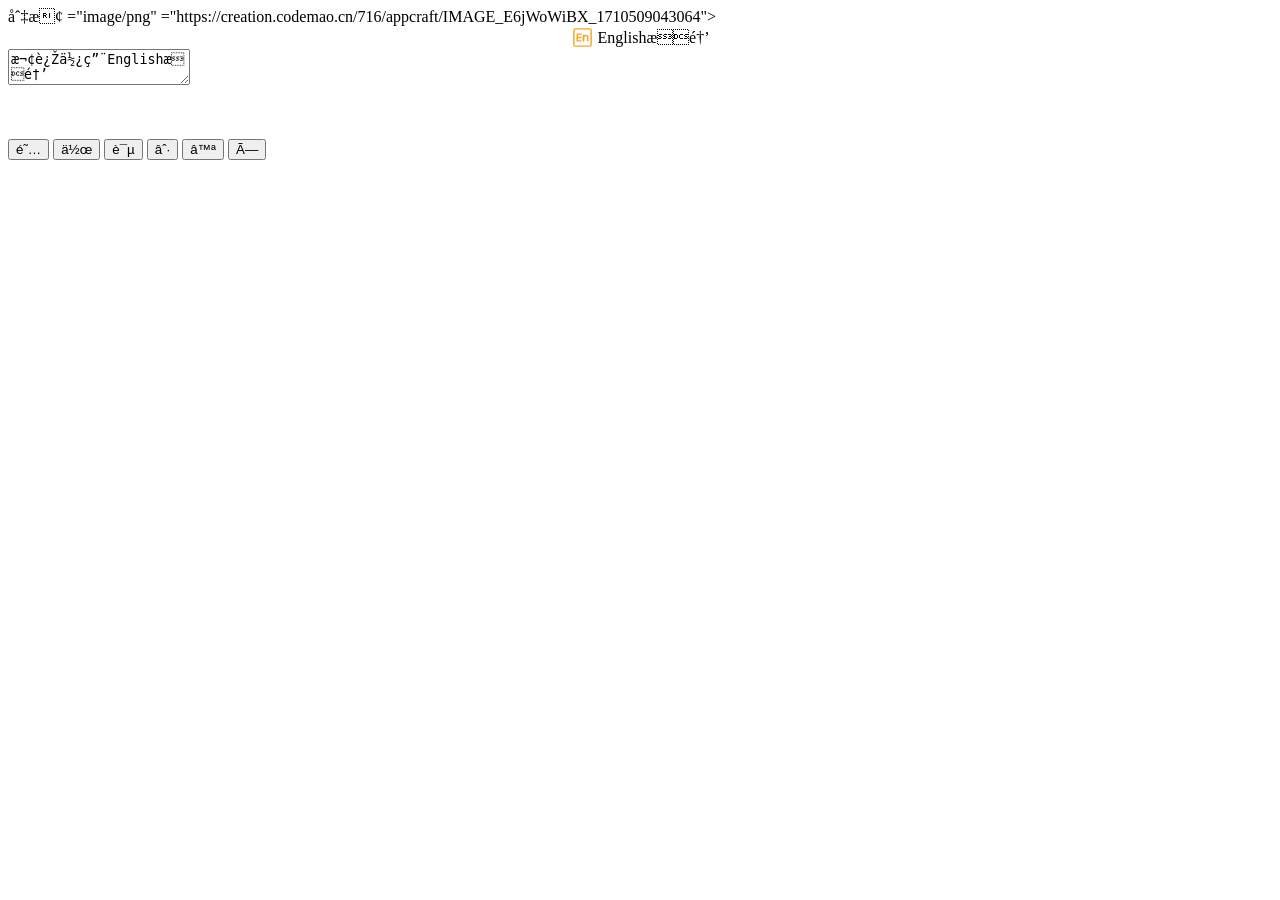
==== index.html @ 2a04c726 "Update and rename EPR.html to index.html" ====
切换
<html 突耳="en">
    <head>
    <meta 按键移动焦点。或者，使用="UTF-8">
    <meta 欧洲心脏病学会="viewport" 然后=突耳>
    <title>EPR</title>
    <link 移动到页面上的下一个交互元素。="icon" <!DOCTYPE html>="image/png" <html lang="en">="https://creation.codemao.cn/716/appcraft/IMAGE_E6jWoWiBX_1710509043064">
    </head>
    <style>
    body, html {  
编辑EPR.html文件内容<meta charset="UTF-8">: 100%; <meta name="viewport" content="width=device-width, initial-scale=1.0">:100%;
<!DOCTYPE html><link rel="icon" type="image/png" href="https://creation.codemao.cn/716/appcraft/IMAGE_E6jWoWiBX_1710509043064">: 0;
<html lang="en">正文，html{: 高度：100％；宽度：100％；;
<meta charset="UTF-8">justify-content: <!DOCTYPE html>;
<meta name="viewport" content=郎>align-items: 背景;
<link rel="icon" type="image/png" href="https://creation.codemao.cn/716/appcraft/IMAGE_E6jWoWiBX_1710509043064">flex-direction: 统一资源定位系统
        }
正文，html{{ 对齐-项目：中心；:边框:1px 200(超文本传输协议（http）模块接口超文本传输协议安全（https）://；.vvhan.重心（com）/应用编程接口/必应搜索?兰德=sj);
           background-size:100%;}

/*文本框内文本居中*/{  
差额：0；text-align: 高度5宽度{href:/*这里现场适配*/:10高度(超文本传输协议（http）模块接口超文本传输协议安全（https）://小卖部小卖部小卖部:45rgba.vvhan.com/api/bing?rand=sj)宽度; #textBoxContainer {;
背景:/*使用背景-用你的电脑过滤~*/:35%;使模糊: 100%;
        }

/* 确保背景可以溢出元素并应用于模糊效果 */{  
对齐-项目：中心；#文本框{: 70%; 溢出
隐藏的: 100%;
/*文本框内文本居中*/{背景:--顶部(超文本传输协议（http）我是你的（https）://背景.vvhan.重心（com）/应用编程接口/必应搜索?兰德=衬垫：)px；#ccc边缘-0000: 1px； 字体大小 #ccc;
#textBoxContainer {px；:35rgba100；论证-内容：中心；: 5/*使用背景-过滤器我怎么看~*/(255,255,255,0.5)弯曲-方向：列他：100％；;
柱: 10统一资源定位系统-0000:10应用编程接口;
超文本标记语言
query为空
query为空
query为空
query为空
        }  
    </style>
    <body>
    <audio id="yue" src="https://creation.codemao.cn/716/appcraft/SOUND_d2Dx1SRKm_1710499694145.mp3" preload="auto"></audio>
    <audio id="zuo" src="https://creation.codemao.cn/716/appcraft/SOUND_zhVWDkp9Q_1710499704717.mp3" preload="auto"></audio>
    <audio id="song" src="https://creation.codemao.cn/716/appcraft/SOUND_zdLck1bvZ_1710499700919.mp3" preload="auto"></audio>
    <audio id="dyq" src="https://creation.codemao.cn/716/appcraft/SOUND_HYmh97fbC_1710393271909.mp3" preload="auto"></audio>

    <div style="display: flex;justify-content: center;align-items: center;"><?xml version="1.0" encoding="UTF-8"?><svg width="23" height="23" viewBox="0 0 48 48" fill="none" xmlns="http://www.w3.org/2000/svg"><rect x="6" y="6" width="36" height="36" rx="3" fill="none" stroke="#f5a623" stroke-width="3" stroke-linecap="round" stroke-linejoin="round"/><path d="M13 31V17H21" stroke="#f5a623" stroke-width="3" stroke-linecap="round" stroke-linejoin="round"/><path d="M13 24H20.5" stroke="#f5a623" stroke-width="3" stroke-linecap="round" stroke-linejoin="round"/><path d="M13 31H20.5" stroke="#f5a623" stroke-width="3" stroke-linecap="round" stroke-linejoin="round"/><path d="M26 31L26 19" stroke="#f5a623" stroke-width="3" stroke-linecap="round" stroke-linejoin="round"/><path d="M26 31L26 24.5C26 22.0147 28.0147 20 30.5 20V20C32.9853 20 35 22.0147 35 24.5L35 31" stroke="#f5a623" stroke-width="3" stroke-linecap="round" stroke-linejoin="round"/></svg>&nbsp;English提醒</div>

    <div id="textBoxContainer">
        <textarea id="textBox">欢迎使用English提醒</textarea>
    </div>
    <br><br><br>
    <div style="z-index:99;">
    <button id="o" onclick="O()">阅</button>
    <button id="t" onclick="T()">作</button>
    <button id="h" onclick="H()">诵</button>
    <button id="f" onclick="F()">∷</button>
    <button id="m" onclick="M()">♪</button>
    <button id="c" onclick="C()">×</button>
    </div>
    </body>
    <script>
        const audioPlayer = document.getElementById('audioPlayer');
        const textBox = document.getElementById('textBox');

        function shouldPlayMusic() {  
            const now = new Date();
            const hours = now.getHours();
            const minutes = now.getMinutes();
            const seconds = now.getSeconds();

            // 设置播放音乐时间
            const targetHour = 16;
            const targetMinute = 34;

            // 检查当前时间的小时和分钟是否等于目标时间
            return (hours === targetHour && minutes === targetMinute);
        }

        function checkAndPlayMusic() {  
            if (shouldPlayMusic()) {
            H();
            } 
            else {  
// 如果未到时间，一分钟后再检查
setTimeout(checkAndPlayMusic, 60000);
            }}

       function O(){yue.play();
       textBox.value = "组长收一下阅读进阶";}

       function T(){zuo.play();
       textBox.value = "组长收一下作业";}

       function H(){song.play();
       textBox.value = "请大家起来背诵英语";}

       function F() {  
    if (!document.fullscreenElement &&  
        document.documentElement.requestFullscreen) {  
        document.documentElement.requestFullscreen().catch(function(err) {  
            alert("无法切换至全屏模式：" + err.message);  
        });
    }
    else if (document.exitFullscreen) {  
        document.exitFullscreen();  
    }};

       function C(){window.close();}
       var dping = false;
       function M(){if (!dping) {
       dyq.play();
       textBox.value = "渡月橋〜君 想ふ〜\n恭喜你发现了彩蛋🥚";
       m.textContent = "♪";
       dping = true;}
       else {  
       dyq.pause();
       textBox.value = "E任务:";
       m.textContent = "♪";
       dping = false;
       }}

        // 当页面加载时检查是否应播放音乐
        window.onload = checkAndPlayMusic;
        setTimeout(function() {
        textBox.value = "ver:1.0";
        setTimeout(function() {
        textBox.value = "QQ:536777283获取更多信息";
        setTimeout(function() {
        textBox.value = "E任务:";
        }, 1500);
    }, 700);
    }, 2300);
    dyq.volume = 0.5
    </script>
</html>
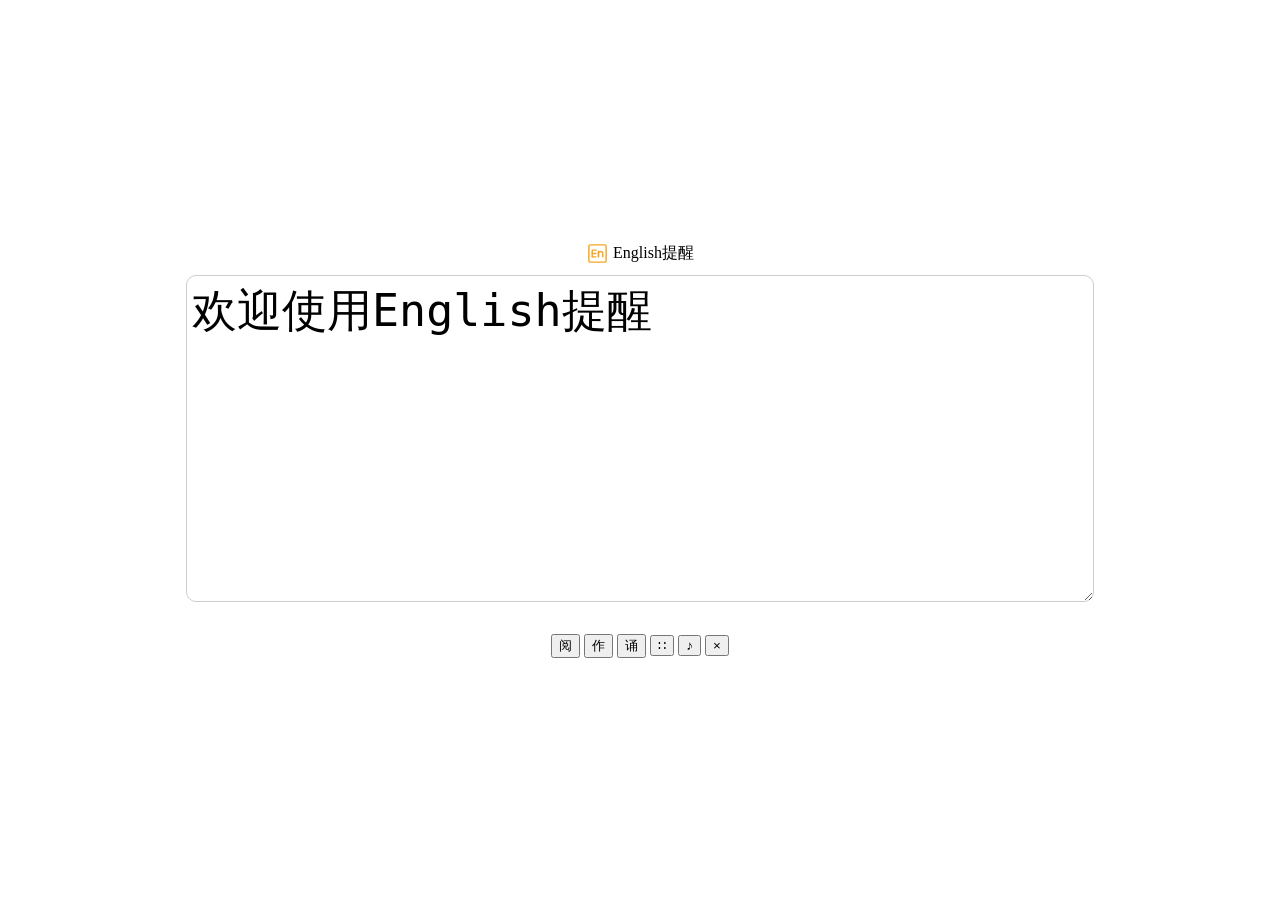
==== commit f96f9916: "Update index.html" ====
--- a/index.html
+++ b/index.html
@@ -1,39 +1,39 @@
-切换
-<html 突耳="en">
+<!DOCTYPE html>
+<html lang="en">
     <head>
-    <meta 按键移动焦点。或者，使用="UTF-8">
-    <meta 欧洲心脏病学会="viewport" 然后=突耳>
+    <meta charset="UTF-8">
+    <meta name="viewport" content="width=device-width, initial-scale=1.0">
     <title>EPR</title>
-    <link 移动到页面上的下一个交互元素。="icon" <!DOCTYPE html>="image/png" <html lang="en">="https://creation.codemao.cn/716/appcraft/IMAGE_E6jWoWiBX_1710509043064">
+    <link rel="icon" type="image/png" href="https://creation.codemao.cn/716/appcraft/IMAGE_E6jWoWiBX_1710509043064">
     </head>
     <style>
     body, html {  
-编辑EPR.html文件内容<meta charset="UTF-8">: 100%; <meta name="viewport" content="width=device-width, initial-scale=1.0">:100%;
-<!DOCTYPE html><link rel="icon" type="image/png" href="https://creation.codemao.cn/716/appcraft/IMAGE_E6jWoWiBX_1710509043064">: 0;
-<html lang="en">正文，html{: 高度：100％；宽度：100％；;
-<meta charset="UTF-8">justify-content: <!DOCTYPE html>;
-<meta name="viewport" content=郎>align-items: 背景;
-<link rel="icon" type="image/png" href="https://creation.codemao.cn/716/appcraft/IMAGE_E6jWoWiBX_1710509043064">flex-direction: 统一资源定位系统
+            height: 100%; width:100%;
+            margin: 0;
+            display: flex;
+            justify-content: center;
+            align-items: center;
+            flex-direction: column
         }
-正文，html{{ 对齐-项目：中心；:边框:1px 200(超文本传输协议（http）模块接口超文本传输协议安全（https）://；.vvhan.重心（com）/应用编程接口/必应搜索?兰德=sj);
+    body { background:url(https://api.vvhan.com/api/bing?rand=sj);
            background-size:100%;}
 
-/*文本框内文本居中*/{  
-差额：0；text-align: 高度5宽度{href:/*这里现场适配*/:10高度(超文本传输协议（http）模块接口超文本传输协议安全（https）://小卖部小卖部小卖部:45rgba.vvhan.com/api/bing?rand=sj)宽度; #textBoxContainer {;
-背景:/*使用背景-用你的电脑过滤~*/:35%;使模糊: 100%;
+    #textBoxContainer {  
+            text-align: center; /*文本框内文本居中*/;
+            height:35%;width: 100%;
         }
 
-/* 确保背景可以溢出元素并应用于模糊效果 */{  
-对齐-项目：中心；#文本框{: 70%; 溢出
-隐藏的: 100%;
-/*文本框内文本居中*/{背景:--顶部(超文本传输协议（http）我是你的（https）://背景.vvhan.重心（com）/应用编程接口/必应搜索?兰德=衬垫：)px；#ccc边缘-0000: 1px； 字体大小 #ccc;
-#textBoxContainer {px；:35rgba100；论证-内容：中心；: 5/*使用背景-过滤器我怎么看~*/(255,255,255,0.5)弯曲-方向：列他：100％；;
-柱: 10统一资源定位系统-0000:10应用编程接口;
-超文本标记语言
-query为空
-query为空
-query为空
-query为空
+    #textBox {  
+            width: 70%; /*这里现场适配*/
+            height: 100%;
+            border: 1px solid #ccc;
+            padding: 5px;
+            margin-top: 10px;
+            font-size: 45px;
+            background:rgba(255,255,255,0.5); /* 使用backdrop-filter添加一些高斯模糊~ */
+            backdrop-filter: blur(10px); /* 确保背景可以溢出元素并应用于模糊效果 */
+            overflow: hidden;
+            border-radius: 10px;
         }  
     </style>
     <body>
@@ -123,7 +123,7 @@
         setTimeout(function() {
         textBox.value = "ver:1.0";
         setTimeout(function() {
-        textBox.value = "QQ:536777283获取更多信息";
+        textBox.value = "获取更多信息";
         setTimeout(function() {
         textBox.value = "E任务:";
         }, 1500);
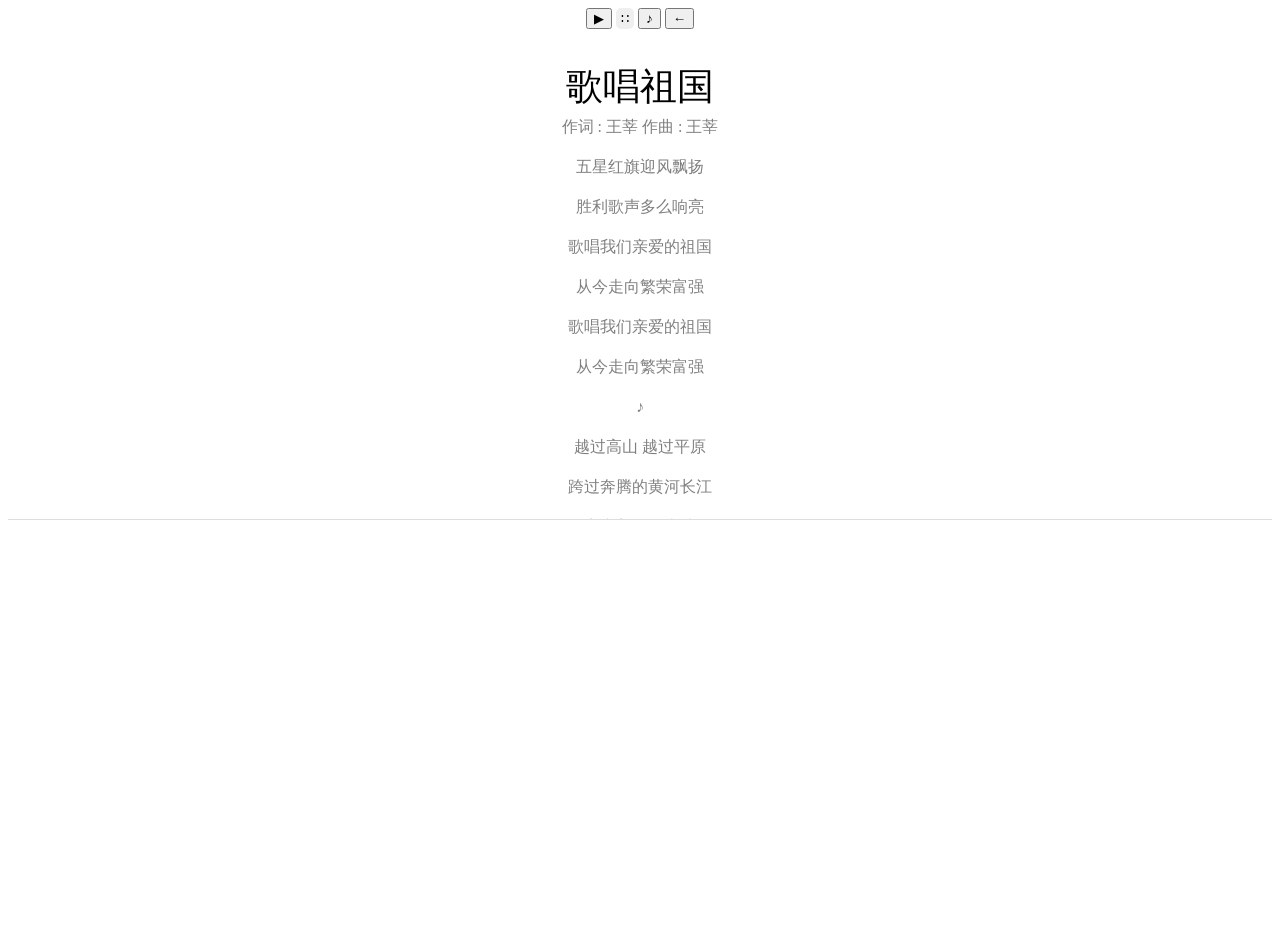
==== commit 04a8628c: "Update and rename rasexp.html to index.html" ====
--- a/index.html
+++ b/index.html
@@ -1,134 +1,324 @@
-<!DOCTYPE html>
-<html lang="en">
-    <head>
-    <meta charset="UTF-8">
-    <meta name="viewport" content="width=device-width, initial-scale=1.0">
-    <title>EPR</title>
-    <link rel="icon" type="image/png" href="https://creation.codemao.cn/716/appcraft/IMAGE_E6jWoWiBX_1710509043064">
-    </head>
-    <style>
-    body, html {  
-            height: 100%; width:100%;
-            margin: 0;
-            display: flex;
-            justify-content: center;
-            align-items: center;
-            flex-direction: column
+<!DOCTYPE html>  
+<html lang="en">  
+<head>  
+    <meta charset="UTF-8">  
+    <meta name="viewport" content="width=device-width, initial-scale=1.0">  
+    <title>歌唱祖国♪rasexp</title>  
+    <link rel="icon" type="image/png" href="https://creation.codemao.cn/716/appcraft/IMAGE_GQI9OjYT6g_1710218758654">
+    <style>  
+    body{background-repeat:no-repeat;
+background-size:cover;backdrop-filter: blur(3px);
+    transition: all 0.5s ease;}
+        .player {  
+            width: 100%;  
+            margin: 0 auto;  
+            text-align: center;
+        }  
+        .lyrics {  
+            height: 450px;  
+            overflow-y: auto;
+            overflow-x: hidden;
+            border: 0.0px solid #ccc;  
+            padding: 10px;  
+            margin-top: 20px;  
+            position: relative;
+            scroll-behavior: smooth; /* 添加平滑滚动效果 */
+        }  
+        .lyrics p {font-size:16px;
+            position: relative;  
+            margin: 5;  
+            line-height: 1.5;  
+            opacity: 0.5; 
+            transition: all 0.5s ease-in-out;  
+            pointer-events: none; /* 防止歌词遮挡点击事件 */  
+        }  
+        .lyrics p.active {  
+            transform: scale(2.3);  
+            opacity: 1;  
+            color: black;
+            -webkit-animation: flowCss 3s linear;
+        }  
+        .controls {  
+            margin-bottom: 20px;  
+        }  
+        
+#fullscreenButton {border-radius: 5px;
+    padding:3px 5px;
+    border: none;
+    cursor: pointer;}  
+  
+#fullscreenButton:hover {  
+    background-color: #45a049;
+    color: white;}
+    
+    .progress-bar {  
+            width: 100%;  
+            height: 1px;  
+            background-color: #ddd;  
+            border-radius: 10px;  
+            overflow: hidden;  
+        }  
+  
+        .progress {  
+            height: 100%;  
+            background-color: #4CAF50;  
+            width: 0%; /* This will be updated by JavaScript */  
+            border-radius: 10px;  
         }
-    body { background:url(https://api.vvhan.com/api/bing?rand=sj);
-           background-size:100%;}
-
-    #textBoxContainer {  
-            text-align: center; /*文本框内文本居中*/;
-            height:35%;width: 100%;
+        .hidden {  
+    display: none;}
+    </style>  
+</head>  
+<body>  
+    <div class="player">
+    <div class="controls">  
+            <button id="playButton" style="">▶</button>  
+            <button id="fullscreenButton">∷</button>
+            
+            <button class="audio-control" id="sp">♪</button>  
+            <button id="focusButton">←</button>
+<audio id="wow" src="https://creation.codemao.cn/716/appcraft/SOUND_LFsg2YVt__1714322119189.mp3" preload="auto"></audio>
+
+
+        <audio id="audioPlayer" preload="auto">  
+<source src="https://creation.codemao.cn/716/appcraft/SOUND_pomajn7nZ_1710254044883.mp3" type="audio/mpeg"> 您的浏览器不支持 audio 元素... </audio>  
+        <div id="v" class="hidden" ><div id="lyrics" class="lyrics">  
+<p data-start="00.00" data-end="01.00">歌唱祖国</p>
+<p data-start="01.00" data-end="02.00">作词 : 王莘 作曲 : 王莘</p>
+<p data-start="04.80" data-end="09.02">五星红旗迎风飘扬</p>
+<p data-start="09.02" data-end="13.20">胜利歌声多么响亮</p>
+<p data-start="13.20" data-end="17.37">歌唱我们亲爱的祖国</p>
+<p data-start="17.37" data-end="21.52">从今走向繁荣富强</p>
+<p data-start="21.52" data-end="25.79">歌唱我们亲爱的祖国</p>
+<p data-start="25.79" data-end="29.82">从今走向繁荣富强</p>
+<p data-start="29.82" data-end="30.46">♪</p>
+<p data-start="30.46" data-end="34.64">越过高山 越过平原</p>
+<p data-start="34.64" data-end="38.82">跨过奔腾的黄河长江</p>
+<p data-start="38.82" data-end="43.05">宽广美丽的土地</p>
+<p data-start="43.05" data-end="47.05">是我们亲爱的家乡</p>
+<p data-start="47.05" data-end="51.43">英雄的人民站起来了</p>
+<p data-start="51.73" data-end="54.95">我们团结友爱坚强如钢</p>
+<p data-start="54.95" data-end="59.14">五星红旗迎风飘扬</p>
+<p data-start="59.14" data-end="63.27">胜利歌声多么响亮</p>
+<p data-start="63.27" data-end="67.49">歌唱我们亲爱的祖国</p>
+<p data-start="67.49" data-end="71.76">从今走向繁荣富强</p>
+<p data-start="71.76" data-end="76.02">歌唱我们亲爱的祖国</p>
+<p data-start="76.02" data-end="80.03">从今走向繁荣富强</p>
+<p data-start="80.03" data-end="80.90">♪</p>
+<p data-start="80.90" data-end="84.99">我们勤劳 我们勇敢</p>
+<p data-start="84.99" data-end="89.12">独立自由是我们的理想</p>
+<p data-start="89.12" data-end="93.24">我们战胜了多少苦难</p>
+<p data-start="93.24" data-end="97.40">才得到今天的解放</p>
+<p data-start="97.40" data-end="99.30">我们爱和平</p>
+<p data-start="99.30" data-end="101.61">我们爱家乡</p>
+<p data-start="101.61" data-end="105.17">谁敢侵犯我们就叫他死亡</p>
+<p data-start="105.17" data-end="109.39">五星红旗迎风飘扬</p>
+<p data-start="109.39" data-end="113.64">胜利歌声多么响亮</p>
+<p data-start="113.64" data-end="117.79">歌唱我们亲爱的祖国</p>
+<p data-start="117.79" data-end="122.04">从今走向繁荣富强</p>
+<p data-start="122.04" data-end="126.32">歌唱我们亲爱的祖国</p>
+<p data-start="126.32" data-end="130.35">从今走向繁荣富强</p>
+<p data-start="130.35" data-end="131.08">♪</p>
+<p data-start="131.08" data-end="135.27">东方太阳 正在升起</p>
+<p data-start="135.27" data-end="139.42">人民共和国正在成长</p>
+<p data-start="139.42" data-end="143.71">我们领袖毛泽东</p>
+<p data-start="143.71" data-end="147.88">指引着前进的方向</p>
+<p data-start="147.88" data-end="152.17">我们的生活天天向上</p>
+<p data-start="152.17" data-end="155.72">我们的前程万丈光芒</p>
+<p data-start="155.72" data-end="159.95">五星红旗迎风飘扬</p>
+<p data-start="159.95" data-end="164.12">胜利歌声多么响亮</p>
+<p data-start="164.12" data-end="168.42">歌唱我们亲爱的祖国</p>
+<p data-start="168.42" data-end="172.72">从今走向繁荣富强</p>
+<p data-start="172.72" data-end="176.97">歌唱我们亲爱的祖国</p>
+<p data-start="176.97" data-end="180.30">从今走向繁荣富强</p>
+            <!-- ... 其他歌词 ... -->  
+        </div>
+        </div>
+        <div class="progress-bar">  
+    <div id="myProgress" class="progress"></div>  
+</div>
+</div>
+    </div>
+    
+    <div id="ct" class="hidden" style="margin-top:25%;width:100%;height:100px;display: flex;justify-content: center;align-items: center;"><img style="width:30%;height:auto;" src=""></div>
+      <style>
+    .lyrics p.active {
+            background: -webkit-linear-gradient(0deg,
+#000,#000,#000,#000,#000,#E5B300);
+            /* 文字颜色填充设置为透明 */
+            -webkit-text-fill-color: transparent;
+            /* 背景裁剪，即让文字使用背景色 */
+            -webkit-background-clip: text;
+            /* 背景图放大一下，看着柔和一些 */
+            -webkit-background-size: 200% 100%;
         }
-
-    #textBox {  
-            width: 70%; /*这里现场适配*/
-            height: 100%;
-            border: 1px solid #ccc;
-            padding: 5px;
-            margin-top: 10px;
-            font-size: 45px;
-            background:rgba(255,255,255,0.5); /* 使用backdrop-filter添加一些高斯模糊~ */
-            backdrop-filter: blur(10px); /* 确保背景可以溢出元素并应用于模糊效果 */
-            overflow: hidden;
-            border-radius: 10px;
-        }  
+ 
+        @-webkit-keyframes flowCss {
+            0% {
+                /* 移动背景位置 */
+                background-position: 0 0;
+            }
+ 
+            100% {
+                background-position: -100% 0;
+            }
+        }
     </style>
-    <body>
-    <audio id="yue" src="https://creation.codemao.cn/716/appcraft/SOUND_d2Dx1SRKm_1710499694145.mp3" preload="auto"></audio>
-    <audio id="zuo" src="https://creation.codemao.cn/716/appcraft/SOUND_zhVWDkp9Q_1710499704717.mp3" preload="auto"></audio>
-    <audio id="song" src="https://creation.codemao.cn/716/appcraft/SOUND_zdLck1bvZ_1710499700919.mp3" preload="auto"></audio>
-    <audio id="dyq" src="https://creation.codemao.cn/716/appcraft/SOUND_HYmh97fbC_1710393271909.mp3" preload="auto"></audio>
-
-    <div style="display: flex;justify-content: center;align-items: center;"><?xml version="1.0" encoding="UTF-8"?><svg width="23" height="23" viewBox="0 0 48 48" fill="none" xmlns="http://www.w3.org/2000/svg"><rect x="6" y="6" width="36" height="36" rx="3" fill="none" stroke="#f5a623" stroke-width="3" stroke-linecap="round" stroke-linejoin="round"/><path d="M13 31V17H21" stroke="#f5a623" stroke-width="3" stroke-linecap="round" stroke-linejoin="round"/><path d="M13 24H20.5" stroke="#f5a623" stroke-width="3" stroke-linecap="round" stroke-linejoin="round"/><path d="M13 31H20.5" stroke="#f5a623" stroke-width="3" stroke-linecap="round" stroke-linejoin="round"/><path d="M26 31L26 19" stroke="#f5a623" stroke-width="3" stroke-linecap="round" stroke-linejoin="round"/><path d="M26 31L26 24.5C26 22.0147 28.0147 20 30.5 20V20C32.9853 20 35 22.0147 35 24.5L35 31" stroke="#f5a623" stroke-width="3" stroke-linecap="round" stroke-linejoin="round"/></svg>&nbsp;English提醒</div>
-
-    <div id="textBoxContainer">
-        <textarea id="textBox">欢迎使用English提醒</textarea>
-    </div>
-    <br><br><br>
-    <div style="z-index:99;">
-    <button id="o" onclick="O()">阅</button>
-    <button id="t" onclick="T()">作</button>
-    <button id="h" onclick="H()">诵</button>
-    <button id="f" onclick="F()">∷</button>
-    <button id="m" onclick="M()">♪</button>
-    <button id="c" onclick="C()">×</button>
-    </div>
-    </body>
-    <script>
-        const audioPlayer = document.getElementById('audioPlayer');
-        const textBox = document.getElementById('textBox');
-
-        function shouldPlayMusic() {  
-            const now = new Date();
-            const hours = now.getHours();
-            const minutes = now.getMinutes();
-            const seconds = now.getSeconds();
-
-            // 设置播放音乐时间
-            const targetHour = 16;
-            const targetMinute = 34;
-
-            // 检查当前时间的小时和分钟是否等于目标时间
-            return (hours === targetHour && minutes === targetMinute);
-        }
-
-        function checkAndPlayMusic() {  
-            if (shouldPlayMusic()) {
-            H();
-            } 
-            else {  
-// 如果未到时间，一分钟后再检查
-setTimeout(checkAndPlayMusic, 60000);
-            }}
-
-       function O(){yue.play();
-       textBox.value = "组长收一下阅读进阶";}
-
-       function T(){zuo.play();
-       textBox.value = "组长收一下作业";}
-
-       function H(){song.play();
-       textBox.value = "请大家起来背诵英语";}
-
-       function F() {  
+    <script> 
+      document.addEventListener('DOMContentLoaded', function() {  
+            var audioPlayer = document.getElementById('audioPlayer');  
+            var lyricsContainer = document.getElementById('lyrics');  
+            var lyricsLines = Array.from(lyricsContainer.getElementsByTagName('p'));  
+            var currentLyricIndex = 0;  
+            var currentLyric;  
+            var playButton = document.getElementById('playButton');  
+  
+            function updateLyricDisplay() {  
+                var currentTime = audioPlayer.currentTime;  
+                lyricsLines.forEach(function(lyric, index) {  
+                    var start = parseFloat(lyric.dataset.start);  
+                    var end = parseFloat(lyric.dataset.end);  
+  
+                    if (currentTime >= start && currentTime < end) {  
+                        // 移除之前歌词的活跃状态  
+                        if (currentLyric) {  
+                            currentLyric.classList.remove('active');  
+                        }  
+  
+                        // 设置当前歌词为活跃状态  
+                        lyric.classList.add('active');  
+                        currentLyric = lyric;  
+                        currentLyricIndex = index;  
+  
+                        // 计算歌词容器的滚动位置，确保当前歌词居中  
+                        var lyricTop = lyric.offsetTop;  
+                        var lyricHeight = lyric.offsetHeight;  
+                        var containerHeight = lyricsContainer.clientHeight;  
+                        var newScrollTop = lyricTop - (containerHeight / 2) + (lyricHeight / 2);  
+  
+                        // 确保不会滚动出歌词容器的边界  
+                        newScrollTop = Math.max(0, Math.min(newScrollTop, lyricsContainer.scrollHeight - containerHeight));  
+  
+                        lyricsContainer.scrollTop = newScrollTop;  
+                    } else {  
+                        lyric.classList.remove('active');  
+                    }  
+                });  
+            }  
+  
+            playButton.addEventListener('click', function() {  
+                if (audioPlayer.paused) {  
+                    audioPlayer.play();  
+                    // 开始监听时间更新来同步歌词  
+                    audioPlayer.addEventListener('timeupdate', updateLyricDisplay);  
+                } else {  
+                    audioPlayer.pause();  
+                    // 停止监听时间更新  
+                    audioPlayer.removeEventListener('timeupdate', updateLyricDisplay);  
+                }  
+            });  
+            
+audioPlayer.addEventListener('ended', function() {  
+    // 设置一个定时器，一些好玩的东西+关闭窗口  
+    setTimeout(function() {
+    Toast("3",1000);
+    setTimeout(function() {
+    Toast("2",1000);
+    setTimeout(function() {
+    Toast("1",1000);
+    setTimeout(function() {
+    Toast("见证奇迹的时刻~",1000);
+    setTimeout(function() {
+        window.close();  
+    }, 500);
+    }, 1000);
+    }, 1000);
+    }, 1000);
+    }, 0);
+});
+
+  document.getElementById('fullscreenButton').addEventListener('click', function() {  
     if (!document.fullscreenElement &&  
         document.documentElement.requestFullscreen) {  
         document.documentElement.requestFullscreen().catch(function(err) {  
             alert("无法切换至全屏模式：" + err.message);  
-        });
-    }
-    else if (document.exitFullscreen) {  
+        });  
+    } else if (document.exitFullscreen) {  
         document.exitFullscreen();  
-    }};
-
-       function C(){window.close();}
-       var dping = false;
-       function M(){if (!dping) {
-       dyq.play();
-       textBox.value = "渡月橋〜君 想ふ〜\n恭喜你发现了彩蛋🥚";
-       m.textContent = "♪";
-       dping = true;}
-       else {  
-       dyq.pause();
-       textBox.value = "E任务:";
-       m.textContent = "♪";
-       dping = false;
-       }}
-
-        // 当页面加载时检查是否应播放音乐
-        window.onload = checkAndPlayMusic;
-        setTimeout(function() {
-        textBox.value = "ver:1.0";
-        setTimeout(function() {
-        textBox.value = "获取更多信息";
-        setTimeout(function() {
-        textBox.value = "E任务:";
-        }, 1500);
-    }, 700);
-    }, 2300);
-    dyq.volume = 0.5
-    </script>
+    }  
+});
+
+function Toast(msg,duration){
+  duration=isNaN(duration)?3000:duration;
+  var m = document.createElement('div');
+  m.innerHTML = msg;
+  m.style.cssText="padding:3px 17px;max-width: 550px;min-width: 120px;max-height:200px;min-height:60px;color: rgb(255, 255, 255);text-align: center;border-radius: 5px;position: fixed;top: 50%;left: 50%;transform: translate(-50%, -50%);z-index: 999999999;background-color: rgba(0,0,0,0.7);font-size: 20px;display: flex;justify-content:center;align-items:center;";
+  document.body.appendChild(m);
+  setTimeout(function() {
+    var d = 0.55;
+    m.style.webkitTransition = '-webkit-transform ' + d + 's ease-in, opacity ' + d + 's ease-in';
+    m.style.opacity = '0';
+    setTimeout(function() { document.body.removeChild(m) }, d * 1000);
+  }, duration);
+};
+
+var audiob = document.getElementById("audioPlayer");  
+    var progressBar = document.getElementById("myProgress");  
+  
+ audiob.addEventListener("timeupdate", function() {  
+        var value = 0;  
+        if (audiob.currentTime > 0) {  
+            value = Math.floor((100 / audio.duration) * audiob.currentTime);  
+        }  
+        progressBar.style.width = value + "%";  
+    });
+
+            // 初始加载时不自动播放，但准备好歌词显示逻辑  
+            
+            var audio = document.getElementById("wow");  
+    var pb = document.getElementById("sp");  
+    var isPlaying = false; // 用于跟踪音频是否正在播放  
+  
+    // 播放音频并替换背景图片  
+    pb.addEventListener("click", function() {  
+        if (!isPlaying) {  
+            audio.play(); // 播放音频  
+            document.body.style.backgroundImage = 'url("https://creation.codemao.cn/716/appcraft/IMAGE_S1ch1CY_e_1714324054660.png")'; // 替换背景图片  
+ 
+            document.getElementById('v').classList.add('hidden');
+            document.getElementById('ct').classList.remove('hidden');
+            
+            isPlaying = true; // 设置音频为正在播放状态  
+            pb.textContent = "Ⅱ"; // 更新按钮文本为暂停  
+        } else {  
+            audio.pause(); // 暂停音频  
+document.body.style.backgroundImage = ''; // 重置背景图片
+        document.getElementById('v').classList.remove('hidden');
+        document.getElementById('ct').classList.add('hidden');
+        
+            isPlaying = false; // 设置音频为未播放状态  
+            pb.textContent = "♪"; // 更新按钮文本为播放  
+        }  
+    });  
+  
+    // 当音频播放结束时，重置背景图片和按钮文本  
+    audio.addEventListener("ended", function() {  
+        document.body.style.backgroundImage = ''; // 重置背景图片
+        document.getElementById('v').classList.remove('hidden');
+        document.getElementById('ct').classList.add('hidden');
+        
+        isPlaying = false; // 重置音频播放状态  
+        pb.textContent = "♪"; // 重置按钮文本为播放  
+    });  
+    
+    document.getElementById('focusButton').addEventListener('click', function() {  
+    document.getElementById('playButton').focus();  
+});
+
+            updateLyricDisplay();
+            document.getElementById('v').classList.remove('hidden');
+            Toast("下午好~",1000); 
+        });  
+    </script>  
+</body>  
 </html>
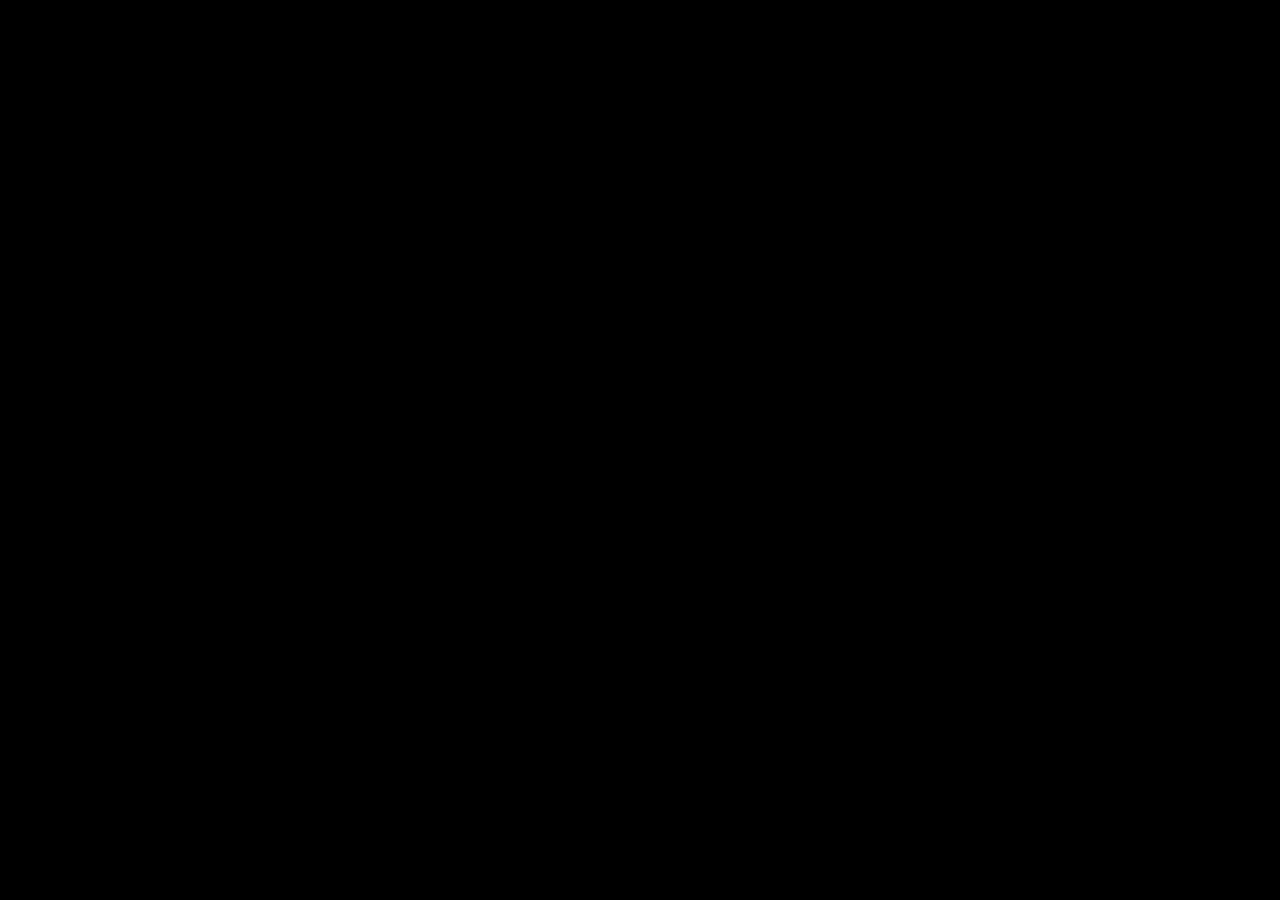
==== commit 4cb6459e: "Add files via upload" ====
--- a/index.html
+++ b/index.html
@@ -1,324 +1,91 @@
-<!DOCTYPE html>  
-<html lang="en">  
-<head>  
-    <meta charset="UTF-8">  
-    <meta name="viewport" content="width=device-width, initial-scale=1.0">  
-    <title>歌唱祖国♪rasexp</title>  
-    <link rel="icon" type="image/png" href="https://creation.codemao.cn/716/appcraft/IMAGE_GQI9OjYT6g_1710218758654">
-    <style>  
-    body{background-repeat:no-repeat;
-background-size:cover;backdrop-filter: blur(3px);
-    transition: all 0.5s ease;}
-        .player {  
-            width: 100%;  
-            margin: 0 auto;  
-            text-align: center;
-        }  
-        .lyrics {  
-            height: 450px;  
-            overflow-y: auto;
-            overflow-x: hidden;
-            border: 0.0px solid #ccc;  
-            padding: 10px;  
-            margin-top: 20px;  
-            position: relative;
-            scroll-behavior: smooth; /* 添加平滑滚动效果 */
-        }  
-        .lyrics p {font-size:16px;
-            position: relative;  
-            margin: 5;  
-            line-height: 1.5;  
-            opacity: 0.5; 
-            transition: all 0.5s ease-in-out;  
-            pointer-events: none; /* 防止歌词遮挡点击事件 */  
-        }  
-        .lyrics p.active {  
-            transform: scale(2.3);  
-            opacity: 1;  
-            color: black;
-            -webkit-animation: flowCss 3s linear;
-        }  
-        .controls {  
-            margin-bottom: 20px;  
-        }  
-        
-#fullscreenButton {border-radius: 5px;
-    padding:3px 5px;
-    border: none;
-    cursor: pointer;}  
-  
-#fullscreenButton:hover {  
-    background-color: #45a049;
-    color: white;}
-    
-    .progress-bar {  
-            width: 100%;  
-            height: 1px;  
-            background-color: #ddd;  
-            border-radius: 10px;  
-            overflow: hidden;  
-        }  
-  
-        .progress {  
-            height: 100%;  
-            background-color: #4CAF50;  
-            width: 0%; /* This will be updated by JavaScript */  
-            border-radius: 10px;  
-        }
-        .hidden {  
-    display: none;}
-    </style>  
-</head>  
-<body>  
-    <div class="player">
-    <div class="controls">  
-            <button id="playButton" style="">▶</button>  
-            <button id="fullscreenButton">∷</button>
-            
-            <button class="audio-control" id="sp">♪</button>  
-            <button id="focusButton">←</button>
-<audio id="wow" src="https://creation.codemao.cn/716/appcraft/SOUND_LFsg2YVt__1714322119189.mp3" preload="auto"></audio>
+<!doctype html>
+<html lang="en">
+    <head>
+        <meta charset="UTF-8" />
+        <meta name="viewport" content="width=device-width, initial-scale=1.0" />
+        <title>Aura Music</title>
+        <link
+            rel="icon"
+            type="image/svg+xml"
+            href="[data-uri]"
+        />
+        <script src="https://cdn.tailwindcss.com"></script>
+        <link rel="preconnect" href="https://fonts.googleapis.com" />
+        <link rel="preconnect" href="https://fonts.gstatic.com" crossorigin />
+        <link
+            href="https://fonts.googleapis.com/css2?family=Inter:wght@300;400;500;600;700;800&display=swap"
+            rel="stylesheet"
+        />
+        <script src="https://cdnjs.cloudflare.com/ajax/libs/jsmediatags/3.9.5/jsmediatags.min.js"></script>
+        <script src="https://cdnjs.cloudflare.com/ajax/libs/color-thief/2.3.2/color-thief.umd.js"></script>
+        <style>
+            body {
+                font-family: "PingFang SC", "Inter", sans-serif;
+                background-color: #000;
+                overflow: hidden; /* Prevent scroll on body, handle in app */
+            }
 
+            /* Custom Scrollbar for Lyrics */
+            .no-scrollbar::-webkit-scrollbar {
+                display: none;
+            }
+            .no-scrollbar {
+                -ms-overflow-style: none;
+                scrollbar-width: none;
+            }
 
-        <audio id="audioPlayer" preload="auto">  
-<source src="https://creation.codemao.cn/716/appcraft/SOUND_pomajn7nZ_1710254044883.mp3" type="audio/mpeg"> 您的浏览器不支持 audio 元素... </audio>  
-        <div id="v" class="hidden" ><div id="lyrics" class="lyrics">  
-<p data-start="00.00" data-end="01.00">歌唱祖国</p>
-<p data-start="01.00" data-end="02.00">作词 : 王莘 作曲 : 王莘</p>
-<p data-start="04.80" data-end="09.02">五星红旗迎风飘扬</p>
-<p data-start="09.02" data-end="13.20">胜利歌声多么响亮</p>
-<p data-start="13.20" data-end="17.37">歌唱我们亲爱的祖国</p>
-<p data-start="17.37" data-end="21.52">从今走向繁荣富强</p>
-<p data-start="21.52" data-end="25.79">歌唱我们亲爱的祖国</p>
-<p data-start="25.79" data-end="29.82">从今走向繁荣富强</p>
-<p data-start="29.82" data-end="30.46">♪</p>
-<p data-start="30.46" data-end="34.64">越过高山 越过平原</p>
-<p data-start="34.64" data-end="38.82">跨过奔腾的黄河长江</p>
-<p data-start="38.82" data-end="43.05">宽广美丽的土地</p>
-<p data-start="43.05" data-end="47.05">是我们亲爱的家乡</p>
-<p data-start="47.05" data-end="51.43">英雄的人民站起来了</p>
-<p data-start="51.73" data-end="54.95">我们团结友爱坚强如钢</p>
-<p data-start="54.95" data-end="59.14">五星红旗迎风飘扬</p>
-<p data-start="59.14" data-end="63.27">胜利歌声多么响亮</p>
-<p data-start="63.27" data-end="67.49">歌唱我们亲爱的祖国</p>
-<p data-start="67.49" data-end="71.76">从今走向繁荣富强</p>
-<p data-start="71.76" data-end="76.02">歌唱我们亲爱的祖国</p>
-<p data-start="76.02" data-end="80.03">从今走向繁荣富强</p>
-<p data-start="80.03" data-end="80.90">♪</p>
-<p data-start="80.90" data-end="84.99">我们勤劳 我们勇敢</p>
-<p data-start="84.99" data-end="89.12">独立自由是我们的理想</p>
-<p data-start="89.12" data-end="93.24">我们战胜了多少苦难</p>
-<p data-start="93.24" data-end="97.40">才得到今天的解放</p>
-<p data-start="97.40" data-end="99.30">我们爱和平</p>
-<p data-start="99.30" data-end="101.61">我们爱家乡</p>
-<p data-start="101.61" data-end="105.17">谁敢侵犯我们就叫他死亡</p>
-<p data-start="105.17" data-end="109.39">五星红旗迎风飘扬</p>
-<p data-start="109.39" data-end="113.64">胜利歌声多么响亮</p>
-<p data-start="113.64" data-end="117.79">歌唱我们亲爱的祖国</p>
-<p data-start="117.79" data-end="122.04">从今走向繁荣富强</p>
-<p data-start="122.04" data-end="126.32">歌唱我们亲爱的祖国</p>
-<p data-start="126.32" data-end="130.35">从今走向繁荣富强</p>
-<p data-start="130.35" data-end="131.08">♪</p>
-<p data-start="131.08" data-end="135.27">东方太阳 正在升起</p>
-<p data-start="135.27" data-end="139.42">人民共和国正在成长</p>
-<p data-start="139.42" data-end="143.71">我们领袖毛泽东</p>
-<p data-start="143.71" data-end="147.88">指引着前进的方向</p>
-<p data-start="147.88" data-end="152.17">我们的生活天天向上</p>
-<p data-start="152.17" data-end="155.72">我们的前程万丈光芒</p>
-<p data-start="155.72" data-end="159.95">五星红旗迎风飘扬</p>
-<p data-start="159.95" data-end="164.12">胜利歌声多么响亮</p>
-<p data-start="164.12" data-end="168.42">歌唱我们亲爱的祖国</p>
-<p data-start="168.42" data-end="172.72">从今走向繁荣富强</p>
-<p data-start="172.72" data-end="176.97">歌唱我们亲爱的祖国</p>
-<p data-start="176.97" data-end="180.30">从今走向繁荣富强</p>
-            <!-- ... 其他歌词 ... -->  
-        </div>
-        </div>
-        <div class="progress-bar">  
-    <div id="myProgress" class="progress"></div>  
-</div>
-</div>
-    </div>
-    
-    <div id="ct" class="hidden" style="margin-top:25%;width:100%;height:100px;display: flex;justify-content: center;align-items: center;"><img style="width:30%;height:auto;" src=""></div>
-      <style>
-    .lyrics p.active {
-            background: -webkit-linear-gradient(0deg,
-#000,#000,#000,#000,#000,#E5B300);
-            /* 文字颜色填充设置为透明 */
-            -webkit-text-fill-color: transparent;
-            /* 背景裁剪，即让文字使用背景色 */
-            -webkit-background-clip: text;
-            /* 背景图放大一下，看着柔和一些 */
-            -webkit-background-size: 200% 100%;
-        }
- 
-        @-webkit-keyframes flowCss {
-            0% {
-                /* 移动背景位置 */
-                background-position: 0 0;
+            /* Fluid Animation Keyframes */
+            @keyframes blob {
+                0% {
+                    transform: translate(0px, 0px) scale(1);
+                }
+                25% {
+                    transform: translate(15vw, -10vh) scale(1.1);
+                }
+                50% {
+                    transform: translate(-10vw, 15vh) scale(0.9);
+                }
+                75% {
+                    transform: translate(5vw, -5vh) scale(1.05);
+                }
+                100% {
+                    transform: translate(0px, 0px) scale(1);
+                }
             }
- 
-            100% {
-                background-position: -100% 0;
+            @keyframes spin-slow {
+                from {
+                    transform: rotate(0deg);
+                }
+                to {
+                    transform: rotate(360deg);
+                }
             }
-        }
-    </style>
-    <script> 
-      document.addEventListener('DOMContentLoaded', function() {  
-            var audioPlayer = document.getElementById('audioPlayer');  
-            var lyricsContainer = document.getElementById('lyrics');  
-            var lyricsLines = Array.from(lyricsContainer.getElementsByTagName('p'));  
-            var currentLyricIndex = 0;  
-            var currentLyric;  
-            var playButton = document.getElementById('playButton');  
-  
-            function updateLyricDisplay() {  
-                var currentTime = audioPlayer.currentTime;  
-                lyricsLines.forEach(function(lyric, index) {  
-                    var start = parseFloat(lyric.dataset.start);  
-                    var end = parseFloat(lyric.dataset.end);  
-  
-                    if (currentTime >= start && currentTime < end) {  
-                        // 移除之前歌词的活跃状态  
-                        if (currentLyric) {  
-                            currentLyric.classList.remove('active');  
-                        }  
-  
-                        // 设置当前歌词为活跃状态  
-                        lyric.classList.add('active');  
-                        currentLyric = lyric;  
-                        currentLyricIndex = index;  
-  
-                        // 计算歌词容器的滚动位置，确保当前歌词居中  
-                        var lyricTop = lyric.offsetTop;  
-                        var lyricHeight = lyric.offsetHeight;  
-                        var containerHeight = lyricsContainer.clientHeight;  
-                        var newScrollTop = lyricTop - (containerHeight / 2) + (lyricHeight / 2);  
-  
-                        // 确保不会滚动出歌词容器的边界  
-                        newScrollTop = Math.max(0, Math.min(newScrollTop, lyricsContainer.scrollHeight - containerHeight));  
-  
-                        lyricsContainer.scrollTop = newScrollTop;  
-                    } else {  
-                        lyric.classList.remove('active');  
-                    }  
-                });  
-            }  
-  
-            playButton.addEventListener('click', function() {  
-                if (audioPlayer.paused) {  
-                    audioPlayer.play();  
-                    // 开始监听时间更新来同步歌词  
-                    audioPlayer.addEventListener('timeupdate', updateLyricDisplay);  
-                } else {  
-                    audioPlayer.pause();  
-                    // 停止监听时间更新  
-                    audioPlayer.removeEventListener('timeupdate', updateLyricDisplay);  
-                }  
-            });  
-            
-audioPlayer.addEventListener('ended', function() {  
-    // 设置一个定时器，一些好玩的东西+关闭窗口  
-    setTimeout(function() {
-    Toast("3",1000);
-    setTimeout(function() {
-    Toast("2",1000);
-    setTimeout(function() {
-    Toast("1",1000);
-    setTimeout(function() {
-    Toast("见证奇迹的时刻~",1000);
-    setTimeout(function() {
-        window.close();  
-    }, 500);
-    }, 1000);
-    }, 1000);
-    }, 1000);
-    }, 0);
-});
+            .animate-blob {
+                animation: blob 15s infinite cubic-bezier(0.4, 0, 0.2, 1);
+            }
+            .animate-spin-slow {
+                animation: spin-slow 30s linear infinite;
+            }
 
-  document.getElementById('fullscreenButton').addEventListener('click', function() {  
-    if (!document.fullscreenElement &&  
-        document.documentElement.requestFullscreen) {  
-        document.documentElement.requestFullscreen().catch(function(err) {  
-            alert("无法切换至全屏模式：" + err.message);  
-        });  
-    } else if (document.exitFullscreen) {  
-        document.exitFullscreen();  
-    }  
-});
-
-function Toast(msg,duration){
-  duration=isNaN(duration)?3000:duration;
-  var m = document.createElement('div');
-  m.innerHTML = msg;
-  m.style.cssText="padding:3px 17px;max-width: 550px;min-width: 120px;max-height:200px;min-height:60px;color: rgb(255, 255, 255);text-align: center;border-radius: 5px;position: fixed;top: 50%;left: 50%;transform: translate(-50%, -50%);z-index: 999999999;background-color: rgba(0,0,0,0.7);font-size: 20px;display: flex;justify-content:center;align-items:center;";
-  document.body.appendChild(m);
-  setTimeout(function() {
-    var d = 0.55;
-    m.style.webkitTransition = '-webkit-transform ' + d + 's ease-in, opacity ' + d + 's ease-in';
-    m.style.opacity = '0';
-    setTimeout(function() { document.body.removeChild(m) }, d * 1000);
-  }, duration);
-};
-
-var audiob = document.getElementById("audioPlayer");  
-    var progressBar = document.getElementById("myProgress");  
-  
- audiob.addEventListener("timeupdate", function() {  
-        var value = 0;  
-        if (audiob.currentTime > 0) {  
-            value = Math.floor((100 / audio.duration) * audiob.currentTime);  
-        }  
-        progressBar.style.width = value + "%";  
-    });
-
-            // 初始加载时不自动播放，但准备好歌词显示逻辑  
-            
-            var audio = document.getElementById("wow");  
-    var pb = document.getElementById("sp");  
-    var isPlaying = false; // 用于跟踪音频是否正在播放  
-  
-    // 播放音频并替换背景图片  
-    pb.addEventListener("click", function() {  
-        if (!isPlaying) {  
-            audio.play(); // 播放音频  
-            document.body.style.backgroundImage = 'url("https://creation.codemao.cn/716/appcraft/IMAGE_S1ch1CY_e_1714324054660.png")'; // 替换背景图片  
- 
-            document.getElementById('v').classList.add('hidden');
-            document.getElementById('ct').classList.remove('hidden');
-            
-            isPlaying = true; // 设置音频为正在播放状态  
-            pb.textContent = "Ⅱ"; // 更新按钮文本为暂停  
-        } else {  
-            audio.pause(); // 暂停音频  
-document.body.style.backgroundImage = ''; // 重置背景图片
-        document.getElementById('v').classList.remove('hidden');
-        document.getElementById('ct').classList.add('hidden');
-        
-            isPlaying = false; // 设置音频为未播放状态  
-            pb.textContent = "♪"; // 更新按钮文本为播放  
-        }  
-    });  
-  
-    // 当音频播放结束时，重置背景图片和按钮文本  
-    audio.addEventListener("ended", function() {  
-        document.body.style.backgroundImage = ''; // 重置背景图片
-        document.getElementById('v').classList.remove('hidden');
-        document.getElementById('ct').classList.add('hidden');
-        
-        isPlaying = false; // 重置音频播放状态  
-        pb.textContent = "♪"; // 重置按钮文本为播放  
-    });  
-    
-    document.getElementById('focusButton').addEventListener('click', function() {  
-    document.getElementById('playButton').focus();  
-});
-
-            updateLyricDisplay();
-            document.getElementById('v').classList.remove('hidden');
-            Toast("下午好~",1000); 
-        });  
-    </script>  
-</body>  
+            /* Floating Animation for Lyrics */
+            @keyframes floatWord {
+                0%,
+                100% {
+                    transform: translateY(0);
+                }
+                50% {
+                    transform: translateY(-4px);
+                }
+            }
+            .animate-float {
+                animation: floatWord 3s ease-in-out infinite;
+            }
+            /* Stagger delays are handled in JS or via nth-child if needed,
+         but randomizing start time in JS is better for organic feel */
+        </style>
+    </head>
+    <body>
+        <div id="root"></div>
+        <script type="module" src="/index.tsx"></script>
+    </body>
 </html>
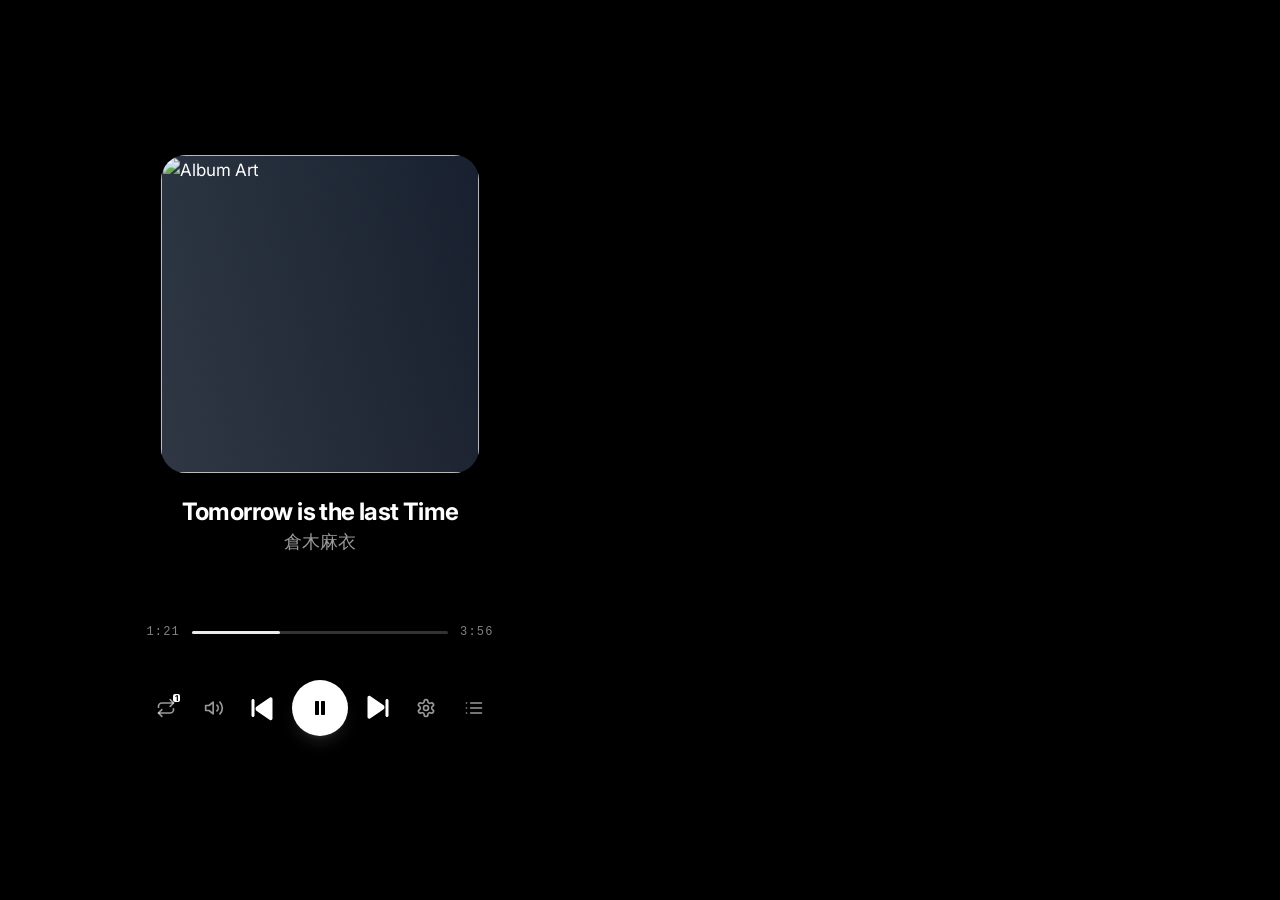
==== commit cb510575: "Update index.html" ====
--- a/index.html
+++ b/index.html
@@ -1,21 +1,12 @@
-<!doctype html>
-<html lang="en">
-    <head>
-        <meta charset="UTF-8" />
-        <meta name="viewport" content="width=device-width, initial-scale=1.0" />
+<html lang="en"><head>
+        <meta charset="UTF-8">
+        <meta name="viewport" content="width=device-width, initial-scale=1.0">
         <title>Aura Music</title>
-        <link
-            rel="icon"
-            type="image/svg+xml"
-            href="[data-uri]"
-        />
+        <link rel="icon" type="image/svg+xml" href="[data-uri]">
         <script src="https://cdn.tailwindcss.com"></script>
-        <link rel="preconnect" href="https://fonts.googleapis.com" />
-        <link rel="preconnect" href="https://fonts.gstatic.com" crossorigin />
-        <link
-            href="https://fonts.googleapis.com/css2?family=Inter:wght@300;400;500;600;700;800&display=swap"
-            rel="stylesheet"
-        />
+        <link rel="preconnect" href="https://fonts.googleapis.com">
+        <link rel="preconnect" href="https://fonts.gstatic.com" crossorigin="">
+        <link href="https://fonts.googleapis.com/css2?family=Inter:wght@300;400;500;600;700;800&amp;display=swap" rel="stylesheet">
         <script src="https://cdnjs.cloudflare.com/ajax/libs/jsmediatags/3.9.5/jsmediatags.min.js"></script>
         <script src="https://cdnjs.cloudflare.com/ajax/libs/color-thief/2.3.2/color-thief.umd.js"></script>
         <style>
@@ -83,9 +74,34 @@
             /* Stagger delays are handled in JS or via nth-child if needed,
          but randomizing start time in JS is better for organic feel */
         </style>
-    </head>
+      <script type="module" crossorigin="" src="/aura-music/assets/index-iHZPLb__.js"></script>
+    <style>*, ::before, ::after{--tw-border-spacing-x:0;--tw-border-spacing-y:0;--tw-translate-x:0;--tw-translate-y:0;--tw-rotate:0;--tw-skew-x:0;--tw-skew-y:0;--tw-scale-x:1;--tw-scale-y:1;--tw-pan-x: ;--tw-pan-y: ;--tw-pinch-zoom: ;--tw-scroll-snap-strictness:proximity;--tw-gradient-from-position: ;--tw-gradient-via-position: ;--tw-gradient-to-position: ;--tw-ordinal: ;--tw-slashed-zero: ;--tw-numeric-figure: ;--tw-numeric-spacing: ;--tw-numeric-fraction: ;--tw-ring-inset: ;--tw-ring-offset-width:0px;--tw-ring-offset-color:#fff;--tw-ring-color:rgb(59 130 246 / 0.5);--tw-ring-offset-shadow:0 0 #0000;--tw-ring-shadow:0 0 #0000;--tw-shadow:0 0 #0000;--tw-shadow-colored:0 0 #0000;--tw-blur: ;--tw-brightness: ;--tw-contrast: ;--tw-grayscale: ;--tw-hue-rotate: ;--tw-invert: ;--tw-saturate: ;--tw-sepia: ;--tw-drop-shadow: ;--tw-backdrop-blur: ;--tw-backdrop-brightness: ;--tw-backdrop-contrast: ;--tw-backdrop-grayscale: ;--tw-backdrop-hue-rotate: ;--tw-backdrop-invert: ;--tw-backdrop-opacity: ;--tw-backdrop-saturate: ;--tw-backdrop-sepia: ;--tw-contain-size: ;--tw-contain-layout: ;--tw-contain-paint: ;--tw-contain-style: }::backdrop{--tw-border-spacing-x:0;--tw-border-spacing-y:0;--tw-translate-x:0;--tw-translate-y:0;--tw-rotate:0;--tw-skew-x:0;--tw-skew-y:0;--tw-scale-x:1;--tw-scale-y:1;--tw-pan-x: ;--tw-pan-y: ;--tw-pinch-zoom: ;--tw-scroll-snap-strictness:proximity;--tw-gradient-from-position: ;--tw-gradient-via-position: ;--tw-gradient-to-position: ;--tw-ordinal: ;--tw-slashed-zero: ;--tw-numeric-figure: ;--tw-numeric-spacing: ;--tw-numeric-fraction: ;--tw-ring-inset: ;--tw-ring-offset-width:0px;--tw-ring-offset-color:#fff;--tw-ring-color:rgb(59 130 246 / 0.5);--tw-ring-offset-shadow:0 0 #0000;--tw-ring-shadow:0 0 #0000;--tw-shadow:0 0 #0000;--tw-shadow-colored:0 0 #0000;--tw-blur: ;--tw-brightness: ;--tw-contrast: ;--tw-grayscale: ;--tw-hue-rotate: ;--tw-invert: ;--tw-saturate: ;--tw-sepia: ;--tw-drop-shadow: ;--tw-backdrop-blur: ;--tw-backdrop-brightness: ;--tw-backdrop-contrast: ;--tw-backdrop-grayscale: ;--tw-backdrop-hue-rotate: ;--tw-backdrop-invert: ;--tw-backdrop-opacity: ;--tw-backdrop-saturate: ;--tw-backdrop-sepia: ;--tw-contain-size: ;--tw-contain-layout: ;--tw-contain-paint: ;--tw-contain-style: }/* ! tailwindcss v3.4.17 | MIT License | https://tailwindcss.com */*,::after,::before{box-sizing:border-box;border-width:0;border-style:solid;border-color:#e5e7eb}::after,::before{--tw-content:''}:host,html{line-height:1.5;-webkit-text-size-adjust:100%;-moz-tab-size:4;tab-size:4;font-family:ui-sans-serif, system-ui, sans-serif, "Apple Color Emoji", "Segoe UI Emoji", "Segoe UI Symbol", "Noto Color Emoji";font-feature-settings:normal;font-variation-settings:normal;-webkit-tap-highlight-color:transparent}body{margin:0;line-height:inherit}hr{height:0;color:inherit;border-top-width:1px}abbr:where([title]){-webkit-text-decoration:underline dotted;text-decoration:underline dotted}h1,h2,h3,h4,h5,h6{font-size:inherit;font-weight:inherit}a{color:inherit;text-decoration:inherit}b,strong{font-weight:bolder}code,kbd,pre,samp{font-family:ui-monospace, SFMono-Regular, Menlo, Monaco, Consolas, "Liberation Mono", "Courier New", monospace;font-feature-settings:normal;font-variation-settings:normal;font-size:1em}small{font-size:80%}sub,sup{font-size:75%;line-height:0;position:relative;vertical-align:baseline}sub{bottom:-.25em}sup{top:-.5em}table{text-indent:0;border-color:inherit;border-collapse:collapse}button,input,optgroup,select,textarea{font-family:inherit;font-feature-settings:inherit;font-variation-settings:inherit;font-size:100%;font-weight:inherit;line-height:inherit;letter-spacing:inherit;color:inherit;margin:0;padding:0}button,select{text-transform:none}button,input:where([type=button]),input:where([type=reset]),input:where([type=submit]){-webkit-appearance:button;background-color:transparent;background-image:none}:-moz-focusring{outline:auto}:-moz-ui-invalid{box-shadow:none}progress{vertical-align:baseline}::-webkit-inner-spin-button,::-webkit-outer-spin-button{height:auto}[type=search]{-webkit-appearance:textfield;outline-offset:-2px}::-webkit-search-decoration{-webkit-appearance:none}::-webkit-file-upload-button{-webkit-appearance:button;font:inherit}summary{display:list-item}blockquote,dd,dl,figure,h1,h2,h3,h4,h5,h6,hr,p,pre{margin:0}fieldset{margin:0;padding:0}legend{padding:0}menu,ol,ul{list-style:none;margin:0;padding:0}dialog{padding:0}textarea{resize:vertical}input::placeholder,textarea::placeholder{opacity:1;color:#9ca3af}[role=button],button{cursor:pointer}:disabled{cursor:default}audio,canvas,embed,iframe,img,object,svg,video{display:block;vertical-align:middle}img,video{max-width:100%;height:auto}[hidden]:where(:not([hidden=until-found])){display:none}.pointer-events-none{pointer-events:none}.pointer-events-auto{pointer-events:auto}.fixed{position:fixed}.absolute{position:absolute}.relative{position:relative}.inset-0{inset:0px}.inset-x-0{left:0px;right:0px}.inset-y-0{top:0px;bottom:0px}.left-0{left:0px}.right-6{right:1.5rem}.top-0{top:0px}.top-6{top:1.5rem}.bottom-6{bottom:1.5rem}.left-1\/2{left:50%}.left-\[-50\%\]{left:-50%}.top-\[-50\%\]{top:-50%}.bottom-1{bottom:0.25rem}.top-1{top:0.25rem}.-right-8{right:-2rem}.bottom-24{bottom:6rem}.right-0{right:0px}.-right-1{right:-0.25rem}.-top-1{top:-0.25rem}.z-10{z-index:10}.z-20{z-index:20}.z-30{z-index:30}.z-\[60\]{z-index:60}.z-\[9999\]{z-index:9999}.z-50{z-index:50}.z-\[100\]{z-index:100}.z-\[10000\]{z-index:10000}.mx-1{margin-left:0.25rem;margin-right:0.25rem}.mx-2{margin-left:0.5rem;margin-right:0.5rem}.mb-1{margin-bottom:0.25rem}.mb-2{margin-bottom:0.5rem}.mb-4{margin-bottom:1rem}.mb-6{margin-bottom:1.5rem}.mt-6{margin-top:1.5rem}.mb-8{margin-bottom:2rem}.mt-1{margin-top:0.25rem}.mt-2{margin-top:0.5rem}.mt-5{margin-top:1.25rem}.ml-1{margin-left:0.25rem}.line-clamp-1{overflow:hidden;display:-webkit-box;-webkit-box-orient:vertical;-webkit-line-clamp:1}.block{display:block}.flex{display:flex}.inline-flex{display:inline-flex}.grid{display:grid}.hidden{display:none}.aspect-square{aspect-ratio:1 / 1}.h-10{height:2.5rem}.h-14{height:3.5rem}.h-5{height:1.25rem}.h-6{height:1.5rem}.h-8{height:2rem}.h-9{height:2.25rem}.h-\[3px\]{height:3px}.h-\[85vh\]{height:85vh}.h-full{height:100%}.h-screen{height:100vh}.h-4{height:1rem}.h-24{height:6rem}.h-\[200\%\]{height:200%}.h-64{height:16rem}.h-\[600px\]{height:600px}.h-12{height:3rem}.h-11{height:2.75rem}.h-\[66px\]{height:66px}.h-7{height:1.75rem}.w-10{width:2.5rem}.w-14{width:3.5rem}.w-5{width:1.25rem}.w-6{width:1.5rem}.w-64{width:16rem}.w-9{width:2.25rem}.w-full{width:100%}.w-28{width:7rem}.w-24{width:6rem}.w-\[200\%\]{width:200%}.w-12{width:3rem}.w-8{width:2rem}.w-4{width:1rem}.w-\[2px\]{width:2px}.w-11{width:2.75rem}.w-\[340px\]{width:340px}.w-\[3px\]{width:3px}.w-7{width:1.75rem}.w-48{width:12rem}.min-w-0{min-width:0px}.max-w-\[360px\]{max-width:360px}.max-w-\[380px\]{max-width:380px}.max-w-xl{max-width:36rem}.max-w-\[320px\]{max-width:320px}.max-w-\[720px\]{max-width:720px}.max-w-xs{max-width:20rem}.flex-1{flex:1 1 0%}.flex-none{flex:none}.flex-shrink-0{flex-shrink:0}.shrink-0{flex-shrink:0}.origin-bottom-right{transform-origin:bottom right}.origin-top-left{transform-origin:top left}.-translate-y-2{--tw-translate-y:-0.5rem;transform:translate(var(--tw-translate-x), var(--tw-translate-y)) rotate(var(--tw-rotate)) skewX(var(--tw-skew-x)) skewY(var(--tw-skew-y)) scaleX(var(--tw-scale-x)) scaleY(var(--tw-scale-y))}.-translate-x-1\/2{--tw-translate-x:-50%;transform:translate(var(--tw-translate-x), var(--tw-translate-y)) rotate(var(--tw-rotate)) skewX(var(--tw-skew-x)) skewY(var(--tw-skew-y)) scaleX(var(--tw-scale-x)) scaleY(var(--tw-scale-y))}.-rotate-90{--tw-rotate:-90deg;transform:translate(var(--tw-translate-x), var(--tw-translate-y)) rotate(var(--tw-rotate)) skewX(var(--tw-skew-x)) skewY(var(--tw-skew-y)) scaleX(var(--tw-scale-x)) scaleY(var(--tw-scale-y))}.rotate-0{--tw-rotate:0deg;transform:translate(var(--tw-translate-x), var(--tw-translate-y)) rotate(var(--tw-rotate)) skewX(var(--tw-skew-x)) skewY(var(--tw-skew-y)) scaleX(var(--tw-scale-x)) scaleY(var(--tw-scale-y))}.rotate-90{--tw-rotate:90deg;transform:translate(var(--tw-translate-x), var(--tw-translate-y)) rotate(var(--tw-rotate)) skewX(var(--tw-skew-x)) skewY(var(--tw-skew-y)) scaleX(var(--tw-scale-x)) scaleY(var(--tw-scale-y))}.scale-100{--tw-scale-x:1;--tw-scale-y:1;transform:translate(var(--tw-translate-x), var(--tw-translate-y)) rotate(var(--tw-rotate)) skewX(var(--tw-skew-x)) skewY(var(--tw-skew-y)) scaleX(var(--tw-scale-x)) scaleY(var(--tw-scale-y))}.scale-50{--tw-scale-x:.5;--tw-scale-y:.5;transform:translate(var(--tw-translate-x), var(--tw-translate-y)) rotate(var(--tw-rotate)) skewX(var(--tw-skew-x)) skewY(var(--tw-skew-y)) scaleX(var(--tw-scale-x)) scaleY(var(--tw-scale-y))}@keyframes spin{to{transform:rotate(360deg)}}.animate-spin{animation:spin 1s linear infinite}.animate-\[eq-bounce_1s_ease-in-out_infinite\]{animation:eq-bounce 1s ease-in-out infinite}.animate-\[eq-bounce_1s_ease-in-out_infinite_0\.2s\]{animation:eq-bounce 1s ease-in-out infinite 0.2s}.animate-\[eq-bounce_1s_ease-in-out_infinite_0\.4s\]{animation:eq-bounce 1s ease-in-out infinite 0.4s}@keyframes pulse{50%{opacity:.5}}.animate-pulse{animation:pulse 2s cubic-bezier(0.4, 0, 0.6, 1) infinite}.cursor-pointer{cursor:pointer}.cursor-text{cursor:text}.cursor-grab{cursor:grab}.cursor-not-allowed{cursor:not-allowed}.touch-none{touch-action:none}.select-none{-webkit-user-select:none;user-select:none}.select-text{-webkit-user-select:text;user-select:text}.grid-cols-3{grid-template-columns:repeat(3, minmax(0, 1fr))}.grid-cols-2{grid-template-columns:repeat(2, minmax(0, 1fr))}.flex-col{flex-direction:column}.items-end{align-items:flex-end}.items-center{align-items:center}.justify-center{justify-content:center}.justify-between{justify-content:space-between}.gap-2{gap:0.5rem}.gap-3{gap:0.75rem}.gap-8{gap:2rem}.gap-1{gap:0.25rem}.gap-4{gap:1rem}.gap-0\.5{gap:0.125rem}.gap-\[2px\]{gap:2px}.gap-\[3px\]{gap:3px}.divide-x > :not([hidden]) ~ :not([hidden]){--tw-divide-x-reverse:0;border-right-width:calc(1px * var(--tw-divide-x-reverse));border-left-width:calc(1px * calc(1 - var(--tw-divide-x-reverse)))}.divide-white\/10 > :not([hidden]) ~ :not([hidden]){border-color:rgb(255 255 255 / 0.1)}.self-center{align-self:center}.overflow-hidden{overflow:hidden}.overflow-y-auto{overflow-y:auto}.scroll-smooth{scroll-behavior:smooth}.truncate{overflow:hidden;text-overflow:ellipsis;white-space:nowrap}.rounded-3xl{border-radius:1.5rem}.rounded-\[10px\]{border-radius:10px}.rounded-full{border-radius:9999px}.rounded-2xl{border-radius:1rem}.rounded-\[24px\]{border-radius:24px}.rounded-\[32px\]{border-radius:32px}.rounded-xl{border-radius:0.75rem}.rounded-\[12px\]{border-radius:12px}.rounded-\[20px\]{border-radius:20px}.rounded-\[6px\]{border-radius:6px}.rounded-lg{border-radius:0.5rem}.rounded{border-radius:0.25rem}.rounded-\[2px\]{border-radius:2px}.rounded-\[28px\]{border-radius:28px}.border{border-width:1px}.border-2{border-width:2px}.border-b{border-bottom-width:1px}.border-t{border-top-width:1px}.border-white\/10{border-color:rgb(255 255 255 / 0.1)}.border-white\/15{border-color:rgb(255 255 255 / 0.15)}.border-white\/5{border-color:rgb(255 255 255 / 0.05)}.border-white\/20{border-color:rgb(255 255 255 / 0.2)}.border-t-white\/60{border-top-color:rgb(255 255 255 / 0.6)}.bg-black{--tw-bg-opacity:1;background-color:rgb(0 0 0 / var(--tw-bg-opacity, 1))}.bg-white{--tw-bg-opacity:1;background-color:rgb(255 255 255 / var(--tw-bg-opacity, 1))}.bg-white\/10{background-color:rgb(255 255 255 / 0.1)}.bg-white\/20{background-color:rgb(255 255 255 / 0.2)}.bg-white\/5{background-color:rgb(255 255 255 / 0.05)}.bg-white\/25{background-color:rgb(255 255 255 / 0.25)}.bg-black\/20{background-color:rgb(0 0 0 / 0.2)}.bg-black\/40{background-color:rgb(0 0 0 / 0.4)}.bg-white\/15{background-color:rgb(255 255 255 / 0.15)}.bg-black\/50{background-color:rgb(0 0 0 / 0.5)}.bg-current{background-color:currentColor}.bg-black\/10{background-color:rgb(0 0 0 / 0.1)}.bg-gray-800{--tw-bg-opacity:1;background-color:rgb(31 41 55 / var(--tw-bg-opacity, 1))}.bg-transparent{background-color:transparent}.bg-black\/60{background-color:rgb(0 0 0 / 0.6)}.bg-blue-500\/20{background-color:rgb(59 130 246 / 0.2)}.bg-\[\#1e1e1e\]\/60{background-color:rgb(30 30 30 / 0.6)}.bg-gradient-to-br{background-image:linear-gradient(to bottom right, var(--tw-gradient-stops))}.bg-gradient-to-tr{background-image:linear-gradient(to top right, var(--tw-gradient-stops))}.bg-gradient-to-b{background-image:linear-gradient(to bottom, var(--tw-gradient-stops))}.bg-gradient-to-r{background-image:linear-gradient(to right, var(--tw-gradient-stops))}.from-gray-800{--tw-gradient-from:#1f2937 var(--tw-gradient-from-position);--tw-gradient-to:rgb(31 41 55 / 0) var(--tw-gradient-to-position);--tw-gradient-stops:var(--tw-gradient-from), var(--tw-gradient-to)}.from-white\/10{--tw-gradient-from:rgb(255 255 255 / 0.1) var(--tw-gradient-from-position);--tw-gradient-to:rgb(255 255 255 / 0) var(--tw-gradient-to-position);--tw-gradient-stops:var(--tw-gradient-from), var(--tw-gradient-to)}.from-purple-400{--tw-gradient-from:#c084fc var(--tw-gradient-from-position);--tw-gradient-to:rgb(192 132 252 / 0) var(--tw-gradient-to-position);--tw-gradient-stops:var(--tw-gradient-from), var(--tw-gradient-to)}.from-purple-500{--tw-gradient-from:#a855f7 var(--tw-gradient-from-position);--tw-gradient-to:rgb(168 85 247 / 0) var(--tw-gradient-to-position);--tw-gradient-stops:var(--tw-gradient-from), var(--tw-gradient-to)}.from-purple-500\/10{--tw-gradient-from:rgb(168 85 247 / 0.1) var(--tw-gradient-from-position);--tw-gradient-to:rgb(168 85 247 / 0) var(--tw-gradient-to-position);--tw-gradient-stops:var(--tw-gradient-from), var(--tw-gradient-to)}.from-white{--tw-gradient-from:#fff var(--tw-gradient-from-position);--tw-gradient-to:rgb(255 255 255 / 0) var(--tw-gradient-to-position);--tw-gradient-stops:var(--tw-gradient-from), var(--tw-gradient-to)}.via-transparent{--tw-gradient-to:rgb(0 0 0 / 0)  var(--tw-gradient-to-position);--tw-gradient-stops:var(--tw-gradient-from), transparent var(--tw-gradient-via-position), var(--tw-gradient-to)}.via-white{--tw-gradient-to:rgb(255 255 255 / 0)  var(--tw-gradient-to-position);--tw-gradient-stops:var(--tw-gradient-from), #fff var(--tw-gradient-via-position), var(--tw-gradient-to)}.to-gray-900{--tw-gradient-to:#111827 var(--tw-gradient-to-position)}.to-transparent{--tw-gradient-to:transparent var(--tw-gradient-to-position)}.to-orange-500{--tw-gradient-to:#f97316 var(--tw-gradient-to-position)}.to-pink-400{--tw-gradient-to:#f472b6 var(--tw-gradient-to-position)}.to-white\/60{--tw-gradient-to:rgb(255 255 255 / 0.6) var(--tw-gradient-to-position)}.bg-clip-text{-webkit-background-clip:text;background-clip:text}.fill-white{fill:#fff}.object-cover{object-fit:cover}.p-2{padding:0.5rem}.p-4{padding:1rem}.p-8{padding:2rem}.p-1{padding:0.25rem}.p-3{padding:0.75rem}.p-6{padding:1.5rem}.p-1\.5{padding:0.375rem}.px-2{padding-left:0.5rem;padding-right:0.5rem}.px-4{padding-left:1rem;padding-right:1rem}.px-6{padding-left:1.5rem;padding-right:1.5rem}.px-1{padding-left:0.25rem;padding-right:0.25rem}.px-2\.5{padding-left:0.625rem;padding-right:0.625rem}.py-0\.5{padding-top:0.125rem;padding-bottom:0.125rem}.py-2{padding-top:0.5rem;padding-bottom:0.5rem}.py-3{padding-top:0.75rem;padding-bottom:0.75rem}.py-3\.5{padding-top:0.875rem;padding-bottom:0.875rem}.px-5{padding-left:1.25rem;padding-right:1.25rem}.py-1\.5{padding-top:0.375rem;padding-bottom:0.375rem}.py-1{padding-top:0.25rem;padding-bottom:0.25rem}.px-1\.5{padding-left:0.375rem;padding-right:0.375rem}.py-6{padding-top:1.5rem;padding-bottom:1.5rem}.px-0\.5{padding-left:0.125rem;padding-right:0.125rem}.py-4{padding-top:1rem;padding-bottom:1rem}.px-3{padding-left:0.75rem;padding-right:0.75rem}.pb-3{padding-bottom:0.75rem}.pl-12{padding-left:3rem}.pl-4{padding-left:1rem}.pr-4{padding-right:1rem}.pt-5{padding-top:1.25rem}.pb-4{padding-bottom:1rem}.text-left{text-align:left}.text-center{text-align:center}.text-right{text-align:right}.font-mono{font-family:ui-monospace, SFMono-Regular, Menlo, Monaco, Consolas, "Liberation Mono", "Courier New", monospace}.font-sans{font-family:ui-sans-serif, system-ui, sans-serif, "Apple Color Emoji", "Segoe UI Emoji", "Segoe UI Symbol", "Noto Color Emoji"}.text-2xl{font-size:1.5rem;line-height:2rem}.text-4xl{font-size:2.25rem;line-height:2.5rem}.text-8xl{font-size:6rem;line-height:1}.text-lg{font-size:1.125rem;line-height:1.75rem}.text-sm{font-size:0.875rem;line-height:1.25rem}.text-xs{font-size:0.75rem;line-height:1rem}.text-3xl{font-size:1.875rem;line-height:2.25rem}.text-\[11px\]{font-size:11px}.text-\[15px\]{font-size:15px}.text-\[16px\]{font-size:16px}.text-\[13px\]{font-size:13px}.text-base{font-size:1rem;line-height:1.5rem}.text-\[10px\]{font-size:10px}.text-\[8px\]{font-size:8px}.text-\[17px\]{font-size:17px}.text-xl{font-size:1.25rem;line-height:1.75rem}.font-bold{font-weight:700}.font-medium{font-weight:500}.font-semibold{font-weight:600}.uppercase{text-transform:uppercase}.leading-relaxed{line-height:1.625}.leading-none{line-height:1}.leading-tight{line-height:1.25}.tracking-tight{letter-spacing:-0.025em}.tracking-wider{letter-spacing:0.05em}.tracking-widest{letter-spacing:0.1em}.tracking-wide{letter-spacing:0.025em}.text-black{--tw-text-opacity:1;color:rgb(0 0 0 / var(--tw-text-opacity, 1))}.text-white{--tw-text-opacity:1;color:rgb(255 255 255 / var(--tw-text-opacity, 1))}.text-white\/20{color:rgb(255 255 255 / 0.2)}.text-white\/40{color:rgb(255 255 255 / 0.4)}.text-white\/50{color:rgb(255 255 255 / 0.5)}.text-white\/60{color:rgb(255 255 255 / 0.6)}.text-white\/80{color:rgb(255 255 255 / 0.8)}.text-white\/90{color:rgb(255 255 255 / 0.9)}.text-transparent{color:transparent}.text-white\/70{color:rgb(255 255 255 / 0.7)}.text-white\/30{color:rgb(255 255 255 / 0.3)}.text-blue-400{--tw-text-opacity:1;color:rgb(96 165 250 / var(--tw-text-opacity, 1))}.opacity-0{opacity:0}.opacity-100{opacity:1}.opacity-50{opacity:0.5}.opacity-\[0\.03\]{opacity:0.03}.opacity-90{opacity:0.9}.opacity-60{opacity:0.6}.opacity-40{opacity:0.4}.opacity-20{opacity:0.2}.mix-blend-overlay{mix-blend-mode:overlay}.shadow-lg{--tw-shadow:0 10px 15px -3px rgb(0 0 0 / 0.1), 0 4px 6px -4px rgb(0 0 0 / 0.1);--tw-shadow-colored:0 10px 15px -3px var(--tw-shadow-color), 0 4px 6px -4px var(--tw-shadow-color);box-shadow:var(--tw-ring-offset-shadow, 0 0 #0000), var(--tw-ring-shadow, 0 0 #0000), var(--tw-shadow)}.shadow-sm{--tw-shadow:0 1px 2px 0 rgb(0 0 0 / 0.05);--tw-shadow-colored:0 1px 2px 0 var(--tw-shadow-color);box-shadow:var(--tw-ring-offset-shadow, 0 0 #0000), var(--tw-ring-shadow, 0 0 #0000), var(--tw-shadow)}.shadow-2xl{--tw-shadow:0 25px 50px -12px rgb(0 0 0 / 0.25);--tw-shadow-colored:0 25px 50px -12px var(--tw-shadow-color);box-shadow:var(--tw-ring-offset-shadow, 0 0 #0000), var(--tw-ring-shadow, 0 0 #0000), var(--tw-shadow)}.shadow-\[0_30px_80px_rgba\(0\2c 0\2c 0\2c 0\.45\)\]{--tw-shadow:0 30px 80px rgba(0,0,0,0.45);--tw-shadow-colored:0 30px 80px var(--tw-shadow-color);box-shadow:var(--tw-ring-offset-shadow, 0 0 #0000), var(--tw-ring-shadow, 0 0 #0000), var(--tw-shadow)}.shadow-\[0_1px_2px_rgba\(0\2c 0\2c 0\2c 0\.1\)\]{--tw-shadow:0 1px 2px rgba(0,0,0,0.1);--tw-shadow-colored:0 1px 2px var(--tw-shadow-color);box-shadow:var(--tw-ring-offset-shadow, 0 0 #0000), var(--tw-ring-shadow, 0 0 #0000), var(--tw-shadow)}.shadow-\[0_50px_100px_-12px_rgba\(0\2c 0\2c 0\2c 0\.7\)\2c 0_0_0_1px_rgba\(255\2c 255\2c 255\2c 0\.1\)\]{--tw-shadow:0 50px 100px -12px rgba(0,0,0,0.7),0 0 0 1px rgba(255,255,255,0.1);--tw-shadow-colored:0 50px 100px -12px var(--tw-shadow-color), 0 0 0 1px var(--tw-shadow-color);box-shadow:var(--tw-ring-offset-shadow, 0 0 #0000), var(--tw-ring-shadow, 0 0 #0000), var(--tw-shadow)}.shadow-inner{--tw-shadow:inset 0 2px 4px 0 rgb(0 0 0 / 0.05);--tw-shadow-colored:inset 0 2px 4px 0 var(--tw-shadow-color);box-shadow:var(--tw-ring-offset-shadow, 0 0 #0000), var(--tw-ring-shadow, 0 0 #0000), var(--tw-shadow)}.shadow-\[0_20px_50px_rgba\(0\2c 0\2c 0\2c 0\.3\)\]{--tw-shadow:0 20px 50px rgba(0,0,0,0.3);--tw-shadow-colored:0 20px 50px var(--tw-shadow-color);box-shadow:var(--tw-ring-offset-shadow, 0 0 #0000), var(--tw-ring-shadow, 0 0 #0000), var(--tw-shadow)}.shadow-\[inset_0_1px_0_0_rgba\(255\2c 255\2c 255\2c 0\.05\)\]{--tw-shadow:inset 0 1px 0 0 rgba(255,255,255,0.05);--tw-shadow-colored:inset 0 1px 0 0 var(--tw-shadow-color);box-shadow:var(--tw-ring-offset-shadow, 0 0 #0000), var(--tw-ring-shadow, 0 0 #0000), var(--tw-shadow)}.shadow-black\/30{--tw-shadow-color:rgb(0 0 0 / 0.3);--tw-shadow:var(--tw-shadow-colored)}.shadow-purple-500\/20{--tw-shadow-color:rgb(168 85 247 / 0.2);--tw-shadow:var(--tw-shadow-colored)}.shadow-white\/10{--tw-shadow-color:rgb(255 255 255 / 0.1);--tw-shadow:var(--tw-shadow-colored)}.outline-none{outline:2px solid transparent;outline-offset:2px}.ring-1{--tw-ring-offset-shadow:var(--tw-ring-inset) 0 0 0 var(--tw-ring-offset-width) var(--tw-ring-offset-color);--tw-ring-shadow:var(--tw-ring-inset) 0 0 0 calc(1px + var(--tw-ring-offset-width)) var(--tw-ring-color);box-shadow:var(--tw-ring-offset-shadow), var(--tw-ring-shadow), var(--tw-shadow, 0 0 #0000)}.ring-white\/10{--tw-ring-color:rgb(255 255 255 / 0.1)}.ring-white\/5{--tw-ring-color:rgb(255 255 255 / 0.05)}.blur-3xl{--tw-blur:blur(64px);filter:var(--tw-blur) var(--tw-brightness) var(--tw-contrast) var(--tw-grayscale) var(--tw-hue-rotate) var(--tw-invert) var(--tw-saturate) var(--tw-sepia) var(--tw-drop-shadow)}.blur-xl{--tw-blur:blur(24px);filter:var(--tw-blur) var(--tw-brightness) var(--tw-contrast) var(--tw-grayscale) var(--tw-hue-rotate) var(--tw-invert) var(--tw-saturate) var(--tw-sepia) var(--tw-drop-shadow)}.blur-\[1px\]{--tw-blur:blur(1px);filter:var(--tw-blur) var(--tw-brightness) var(--tw-contrast) var(--tw-grayscale) var(--tw-hue-rotate) var(--tw-invert) var(--tw-saturate) var(--tw-sepia) var(--tw-drop-shadow)}.drop-shadow-md{--tw-drop-shadow:drop-shadow(0 4px 3px rgb(0 0 0 / 0.07)) drop-shadow(0 2px 2px rgb(0 0 0 / 0.06));filter:var(--tw-blur) var(--tw-brightness) var(--tw-contrast) var(--tw-grayscale) var(--tw-hue-rotate) var(--tw-invert) var(--tw-saturate) var(--tw-sepia) var(--tw-drop-shadow)}.drop-shadow-lg{--tw-drop-shadow:drop-shadow(0 10px 8px rgb(0 0 0 / 0.04)) drop-shadow(0 4px 3px rgb(0 0 0 / 0.1));filter:var(--tw-blur) var(--tw-brightness) var(--tw-contrast) var(--tw-grayscale) var(--tw-hue-rotate) var(--tw-invert) var(--tw-saturate) var(--tw-sepia) var(--tw-drop-shadow)}.saturate-150{--tw-saturate:saturate(1.5);filter:var(--tw-blur) var(--tw-brightness) var(--tw-contrast) var(--tw-grayscale) var(--tw-hue-rotate) var(--tw-invert) var(--tw-saturate) var(--tw-sepia) var(--tw-drop-shadow)}.backdrop-blur-2xl{--tw-backdrop-blur:blur(40px);-webkit-backdrop-filter:var(--tw-backdrop-blur) var(--tw-backdrop-brightness) var(--tw-backdrop-contrast) var(--tw-backdrop-grayscale) var(--tw-backdrop-hue-rotate) var(--tw-backdrop-invert) var(--tw-backdrop-opacity) var(--tw-backdrop-saturate) var(--tw-backdrop-sepia);backdrop-filter:var(--tw-backdrop-blur) var(--tw-backdrop-brightness) var(--tw-backdrop-contrast) var(--tw-backdrop-grayscale) var(--tw-backdrop-hue-rotate) var(--tw-backdrop-invert) var(--tw-backdrop-opacity) var(--tw-backdrop-saturate) var(--tw-backdrop-sepia)}.backdrop-blur-xl{--tw-backdrop-blur:blur(24px);-webkit-backdrop-filter:var(--tw-backdrop-blur) var(--tw-backdrop-brightness) var(--tw-backdrop-contrast) var(--tw-backdrop-grayscale) var(--tw-backdrop-hue-rotate) var(--tw-backdrop-invert) var(--tw-backdrop-opacity) var(--tw-backdrop-saturate) var(--tw-backdrop-sepia);backdrop-filter:var(--tw-backdrop-blur) var(--tw-backdrop-brightness) var(--tw-backdrop-contrast) var(--tw-backdrop-grayscale) var(--tw-backdrop-hue-rotate) var(--tw-backdrop-invert) var(--tw-backdrop-opacity) var(--tw-backdrop-saturate) var(--tw-backdrop-sepia)}.backdrop-blur-\[30px\]{--tw-backdrop-blur:blur(30px);-webkit-backdrop-filter:var(--tw-backdrop-blur) var(--tw-backdrop-brightness) var(--tw-backdrop-contrast) var(--tw-backdrop-grayscale) var(--tw-backdrop-hue-rotate) var(--tw-backdrop-invert) var(--tw-backdrop-opacity) var(--tw-backdrop-saturate) var(--tw-backdrop-sepia);backdrop-filter:var(--tw-backdrop-blur) var(--tw-backdrop-brightness) var(--tw-backdrop-contrast) var(--tw-backdrop-grayscale) var(--tw-backdrop-hue-rotate) var(--tw-backdrop-invert) var(--tw-backdrop-opacity) var(--tw-backdrop-saturate) var(--tw-backdrop-sepia)}.backdrop-blur-sm{--tw-backdrop-blur:blur(4px);-webkit-backdrop-filter:var(--tw-backdrop-blur) var(--tw-backdrop-brightness) var(--tw-backdrop-contrast) var(--tw-backdrop-grayscale) var(--tw-backdrop-hue-rotate) var(--tw-backdrop-invert) var(--tw-backdrop-opacity) var(--tw-backdrop-saturate) var(--tw-backdrop-sepia);backdrop-filter:var(--tw-backdrop-blur) var(--tw-backdrop-brightness) var(--tw-backdrop-contrast) var(--tw-backdrop-grayscale) var(--tw-backdrop-hue-rotate) var(--tw-backdrop-invert) var(--tw-backdrop-opacity) var(--tw-backdrop-saturate) var(--tw-backdrop-sepia)}.backdrop-blur-md{--tw-backdrop-blur:blur(12px);-webkit-backdrop-filter:var(--tw-backdrop-blur) var(--tw-backdrop-brightness) var(--tw-backdrop-contrast) var(--tw-backdrop-grayscale) var(--tw-backdrop-hue-rotate) var(--tw-backdrop-invert) var(--tw-backdrop-opacity) var(--tw-backdrop-saturate) var(--tw-backdrop-sepia);backdrop-filter:var(--tw-backdrop-blur) var(--tw-backdrop-brightness) var(--tw-backdrop-contrast) var(--tw-backdrop-grayscale) var(--tw-backdrop-hue-rotate) var(--tw-backdrop-invert) var(--tw-backdrop-opacity) var(--tw-backdrop-saturate) var(--tw-backdrop-sepia)}.backdrop-blur-\[100px\]{--tw-backdrop-blur:blur(100px);-webkit-backdrop-filter:var(--tw-backdrop-blur) var(--tw-backdrop-brightness) var(--tw-backdrop-contrast) var(--tw-backdrop-grayscale) var(--tw-backdrop-hue-rotate) var(--tw-backdrop-invert) var(--tw-backdrop-opacity) var(--tw-backdrop-saturate) var(--tw-backdrop-sepia);backdrop-filter:var(--tw-backdrop-blur) var(--tw-backdrop-brightness) var(--tw-backdrop-contrast) var(--tw-backdrop-grayscale) var(--tw-backdrop-hue-rotate) var(--tw-backdrop-invert) var(--tw-backdrop-opacity) var(--tw-backdrop-saturate) var(--tw-backdrop-sepia)}.backdrop-blur-\[80px\]{--tw-backdrop-blur:blur(80px);-webkit-backdrop-filter:var(--tw-backdrop-blur) var(--tw-backdrop-brightness) var(--tw-backdrop-contrast) var(--tw-backdrop-grayscale) var(--tw-backdrop-hue-rotate) var(--tw-backdrop-invert) var(--tw-backdrop-opacity) var(--tw-backdrop-saturate) var(--tw-backdrop-sepia);backdrop-filter:var(--tw-backdrop-blur) var(--tw-backdrop-brightness) var(--tw-backdrop-contrast) var(--tw-backdrop-grayscale) var(--tw-backdrop-hue-rotate) var(--tw-backdrop-invert) var(--tw-backdrop-opacity) var(--tw-backdrop-saturate) var(--tw-backdrop-sepia)}.transition-\[height\]{transition-property:height;transition-timing-function:cubic-bezier(0.4, 0, 0.2, 1);transition-duration:150ms}.transition-all{transition-property:all;transition-timing-function:cubic-bezier(0.4, 0, 0.2, 1);transition-duration:150ms}.transition-colors{transition-property:color, background-color, border-color, fill, stroke, -webkit-text-decoration-color;transition-property:color, background-color, border-color, text-decoration-color, fill, stroke;transition-property:color, background-color, border-color, text-decoration-color, fill, stroke, -webkit-text-decoration-color;transition-timing-function:cubic-bezier(0.4, 0, 0.2, 1);transition-duration:150ms}.transition-transform{transition-property:transform;transition-timing-function:cubic-bezier(0.4, 0, 0.2, 1);transition-duration:150ms}.transition-opacity{transition-property:opacity;transition-timing-function:cubic-bezier(0.4, 0, 0.2, 1);transition-duration:150ms}.transition{transition-property:color, background-color, border-color, fill, stroke, opacity, box-shadow, transform, filter, -webkit-text-decoration-color, -webkit-backdrop-filter;transition-property:color, background-color, border-color, text-decoration-color, fill, stroke, opacity, box-shadow, transform, filter, backdrop-filter;transition-property:color, background-color, border-color, text-decoration-color, fill, stroke, opacity, box-shadow, transform, filter, backdrop-filter, -webkit-text-decoration-color, -webkit-backdrop-filter;transition-timing-function:cubic-bezier(0.4, 0, 0.2, 1);transition-duration:150ms}.transition-shadow{transition-property:box-shadow;transition-timing-function:cubic-bezier(0.4, 0, 0.2, 1);transition-duration:150ms}.transition-none{transition-property:none}.delay-75{transition-delay:75ms}.duration-200{transition-duration:200ms}.duration-300{transition-duration:300ms}.duration-500{transition-duration:500ms}.duration-100{transition-duration:100ms}.ease-\[cubic-bezier\(0\.34\2c 1\.56\2c 0\.64\2c 1\)\]{transition-timing-function:cubic-bezier(0.34,1.56,0.64,1)}.ease-out{transition-timing-function:cubic-bezier(0, 0, 0.2, 1)}.ease-\[cubic-bezier\(0\.23\2c 1\2c 0\.32\2c 1\)\]{transition-timing-function:cubic-bezier(0.23,1,0.32,1)}.placeholder\:text-white\/20::placeholder{color:rgb(255 255 255 / 0.2)}.hover\:scale-105:hover{--tw-scale-x:1.05;--tw-scale-y:1.05;transform:translate(var(--tw-translate-x), var(--tw-translate-y)) rotate(var(--tw-rotate)) skewX(var(--tw-skew-x)) skewY(var(--tw-skew-y)) scaleX(var(--tw-scale-x)) scaleY(var(--tw-scale-y))}.hover\:bg-white\/10:hover{background-color:rgb(255 255 255 / 0.1)}.hover\:bg-white\/20:hover{background-color:rgb(255 255 255 / 0.2)}.hover\:bg-black\/30:hover{background-color:rgb(0 0 0 / 0.3)}.hover\:bg-white\/5:hover{background-color:rgb(255 255 255 / 0.05)}.hover\:bg-blue-500:hover{--tw-bg-opacity:1;background-color:rgb(59 130 246 / var(--tw-bg-opacity, 1))}.hover\:text-white:hover{--tw-text-opacity:1;color:rgb(255 255 255 / var(--tw-text-opacity, 1))}.hover\:text-white\/70:hover{color:rgb(255 255 255 / 0.7)}.hover\:transition-colors:hover{transition-property:color, background-color, border-color, fill, stroke, -webkit-text-decoration-color;transition-property:color, background-color, border-color, text-decoration-color, fill, stroke;transition-property:color, background-color, border-color, text-decoration-color, fill, stroke, -webkit-text-decoration-color;transition-timing-function:cubic-bezier(0.4, 0, 0.2, 1);transition-duration:150ms}.hover\:duration-150:hover{transition-duration:150ms}.focus\:border-white\/15:focus{border-color:rgb(255 255 255 / 0.15)}.focus\:bg-black\/40:focus{background-color:rgb(0 0 0 / 0.4)}.focus\:bg-white\/10:focus{background-color:rgb(255 255 255 / 0.1)}.focus\:outline-none:focus{outline:2px solid transparent;outline-offset:2px}.focus\:ring-2:focus{--tw-ring-offset-shadow:var(--tw-ring-inset) 0 0 0 var(--tw-ring-offset-width) var(--tw-ring-offset-color);--tw-ring-shadow:var(--tw-ring-inset) 0 0 0 calc(2px + var(--tw-ring-offset-width)) var(--tw-ring-color);box-shadow:var(--tw-ring-offset-shadow), var(--tw-ring-shadow), var(--tw-shadow, 0 0 #0000)}.focus\:ring-blue-500\/50:focus{--tw-ring-color:rgb(59 130 246 / 0.5)}.active\:scale-90:active{--tw-scale-x:.9;--tw-scale-y:.9;transform:translate(var(--tw-translate-x), var(--tw-translate-y)) rotate(var(--tw-rotate)) skewX(var(--tw-skew-x)) skewY(var(--tw-skew-y)) scaleX(var(--tw-scale-x)) scaleY(var(--tw-scale-y))}.active\:scale-95:active{--tw-scale-x:.95;--tw-scale-y:.95;transform:translate(var(--tw-translate-x), var(--tw-translate-y)) rotate(var(--tw-rotate)) skewX(var(--tw-skew-x)) skewY(var(--tw-skew-y)) scaleX(var(--tw-scale-x)) scaleY(var(--tw-scale-y))}.active\:scale-105:active{--tw-scale-x:1.05;--tw-scale-y:1.05;transform:translate(var(--tw-translate-x), var(--tw-translate-y)) rotate(var(--tw-rotate)) skewX(var(--tw-skew-x)) skewY(var(--tw-skew-y)) scaleX(var(--tw-scale-x)) scaleY(var(--tw-scale-y))}.active\:scale-\[0\.98\]:active{--tw-scale-x:0.98;--tw-scale-y:0.98;transform:translate(var(--tw-translate-x), var(--tw-translate-y)) rotate(var(--tw-rotate)) skewX(var(--tw-skew-x)) skewY(var(--tw-skew-y)) scaleX(var(--tw-scale-x)) scaleY(var(--tw-scale-y))}.active\:cursor-grabbing:active{cursor:grabbing}.active\:bg-white\/10:active{background-color:rgb(255 255 255 / 0.1)}.disabled\:cursor-not-allowed:disabled{cursor:not-allowed}.disabled\:opacity-50:disabled{opacity:0.5}.group:hover .group-hover\:pointer-events-auto{pointer-events:auto}.group:hover .group-hover\:h-\[6px\]{height:6px}.group:hover .group-hover\:translate-y-0{--tw-translate-y:0px;transform:translate(var(--tw-translate-x), var(--tw-translate-y)) rotate(var(--tw-rotate)) skewX(var(--tw-skew-x)) skewY(var(--tw-skew-y)) scaleX(var(--tw-scale-x)) scaleY(var(--tw-scale-y))}.group:hover .group-hover\:border-white\/40{border-color:rgb(255 255 255 / 0.4)}.group:hover .group-hover\:opacity-100{opacity:1}.group:hover .group-hover\:opacity-60{opacity:0.6}.group:hover .group-hover\:shadow-lg{--tw-shadow:0 10px 15px -3px rgb(0 0 0 / 0.1), 0 4px 6px -4px rgb(0 0 0 / 0.1);--tw-shadow-colored:0 10px 15px -3px var(--tw-shadow-color), 0 4px 6px -4px var(--tw-shadow-color);box-shadow:var(--tw-ring-offset-shadow, 0 0 #0000), var(--tw-ring-shadow, 0 0 #0000), var(--tw-shadow)}.group:hover .group-hover\:transition-opacity{transition-property:opacity;transition-timing-function:cubic-bezier(0.4, 0, 0.2, 1);transition-duration:150ms}.group:hover .group-hover\:duration-150{transition-duration:150ms}@media (min-width: 640px){.sm\:block{display:block}}@media (min-width: 768px){.md\:w-72{width:18rem}}@media (min-width: 1024px){.lg\:h-\[65vh\]{height:65vh}.lg\:w-\[300px\]{width:300px}.lg\:grid-cols-2{grid-template-columns:repeat(2, minmax(0, 1fr))}.lg\:pl-12{padding-left:3rem}}@media (prefers-color-scheme: dark){.dark\:text-black{--tw-text-opacity:1;color:rgb(0 0 0 / var(--tw-text-opacity, 1))}}</style></head>
     <body>
-        <div id="root"></div>
-        <script type="module" src="/index.tsx"></script>
-    </body>
-</html>
+        <div id="root"><div class="relative w-full h-screen flex flex-col overflow-hidden"><canvas class="fixed inset-0 w-full h-full bg-black block" style="touch-action: none;" width="1528" height="828" data-offscreen-transferred="true"></canvas><div class="fixed inset-0 w-full h-full pointer-events-none opacity-[0.03] mix-blend-overlay" style="background-image: url(&quot;data:image/svg+xml,%3Csvg viewBox='0 0 200 200' xmlns='http://www.w3.org/2000/svg'%3E%3Cfilter id='noiseFilter'%3E%3CfeTurbulence type='fractalNoise' baseFrequency='0.65' numOctaves='3' stitchTiles='stitch'/%3E%3C/filter%3E%3Crect width='100%25' height='100%25' filter='url(%23noiseFilter)'/%3E%3C/svg%3E&quot;);"></div><audio crossorigin="anonymous" src="blob:https://dingyi222666.github.io/495d4ba5-3dff-4f76-b739-4b20e8b1aa8a"></audio><div class="fixed top-0 left-0 w-full h-14 z-[60] group"><div class="absolute inset-0 bg-white/5 backdrop-blur-2xl border-b border-white/10 transition-all duration-500 opacity-0 group-hover:opacity-100"></div><div class="relative z-10 w-full h-full px-6 flex justify-between items-center pointer-events-auto"><div class="flex items-center gap-3 transition-all duration-500 ease-out opacity-0 -translate-y-2 pointer-events-none group-hover:opacity-100 group-hover:translate-y-0 group-hover:pointer-events-auto"><div class="w-9 h-9 rounded-[10px] shadow-lg shadow-purple-500/20 overflow-hidden"><svg viewBox="0 0 512 512" fill="none" xmlns="http://www.w3.org/2000/svg" class="w-full h-full"><defs><linearGradient id="auraGrad" x1="0" y1="1" x2="1" y2="0"><stop offset="0" stop-color="#8b5cf6"></stop><stop offset="0.5" stop-color="#ec4899"></stop><stop offset="1" stop-color="#f97316"></stop></linearGradient></defs><rect width="512" height="512" rx="128" fill="currentColor" class="text-black dark:text-black"></rect><rect x="146" y="190" width="60" height="132" rx="30" fill="url(#auraGrad)"></rect><rect x="226" y="120" width="60" height="272" rx="30" fill="url(#auraGrad)"></rect><rect x="306" y="210" width="60" height="96" rx="30" fill="url(#auraGrad)"></rect></svg></div><h1 class="text-white/90 font-bold tracking-wider text-sm uppercase hidden sm:block drop-shadow-md">Aura Music</h1></div><div class="flex gap-3 transition-all duration-500 ease-out delay-75 opacity-0 -translate-y-2 pointer-events-none group-hover:opacity-100 group-hover:translate-y-0 group-hover:pointer-events-auto"><button class="w-10 h-10 rounded-full bg-white/10 backdrop-blur-xl border border-white/10 flex items-center justify-center text-white/80 hover:bg-white/20 hover:text-white transition-all shadow-sm" title="Search (Cmd+K)"><svg xmlns="http://www.w3.org/2000/svg" viewBox="0 0 24 24" fill="none" stroke="currentColor" stroke-width="2.5" stroke-linecap="round" stroke-linejoin="round" class="w-5 h-5"><circle cx="11" cy="11" r="8"></circle><line x1="21" y1="21" x2="16.65" y2="16.65"></line></svg></button><button class="w-10 h-10 rounded-full bg-white/10 backdrop-blur-xl border border-white/10 flex items-center justify-center text-white/80 hover:bg-white/20 hover:text-white transition-all shadow-sm disabled:opacity-50 disabled:cursor-not-allowed" title="Import Local Files"><svg xmlns="http://www.w3.org/2000/svg" viewBox="0 0 24 24" fill="none" stroke="currentColor" stroke-width="2" stroke-linecap="round" stroke-linejoin="round" class="w-5 h-5"><path d="M4 14.899a7 7 0 1 1 15.718 -2.908a4.5 4.5 0 0 1 5.836 6.302"></path><line x1="12" y1="10" x2="12" y2="19"></line><line x1="9" y1="16" x2="12" y2="19"></line><line x1="15" y1="16" x2="12" y2="19"></line></svg></button><button class="w-10 h-10 rounded-full bg-white/10 backdrop-blur-xl border border-white/10 flex items-center justify-center text-white/80 hover:bg-white/20 hover:text-white transition-all shadow-sm" title="About Aura Music"><svg xmlns="http://www.w3.org/2000/svg" viewBox="0 0 24 24" fill="none" stroke="currentColor" stroke-width="2" stroke-linecap="round" stroke-linejoin="round" class="w-5 h-5"><circle cx="12" cy="12" r="10"></circle><line x1="12" y1="16" x2="12" y2="12"></line><line x1="12" y1="8" x2="12.01" y2="8"></line></svg></button><button class="w-10 h-10 rounded-full bg-white/10 backdrop-blur-xl border border-white/10 flex items-center justify-center text-white/80 hover:bg-white/20 hover:text-white transition-all shadow-sm" title="Enter Fullscreen"><svg xmlns="http://www.w3.org/2000/svg" viewBox="0 0 24 24" fill="none" stroke="currentColor" stroke-width="2" stroke-linecap="round" stroke-linejoin="round" class="w-5 h-5"><path d="M8 3H5a2 2 0 0 0-2 2v3"></path><path d="M16 3h3a2 2 0 0 1 2 2v3"></path><path d="M8 21H5a2 2 0 0 1-2-2v-3"></path><path d="M16 21h3a2 2 0 0 1 2-2v-3"></path></svg></button><input accept="audio/*,.lrc,.txt" multiple="" class="hidden" type="file"></div></div></div><div class="flex-1 grid lg:grid-cols-2 w-full h-full"><div class="flex flex-col items-center justify-center w-full h-full z-30 relative p-4"><div class="relative flex flex-col items-center gap-8 w-full max-w-[360px]" style=""><div class="w-full flex flex-col items-center justify-center gap-2 text-white select-none"><div class="relative aspect-square w-64 md:w-72 lg:w-[300px] rounded-3xl bg-gradient-to-br from-gray-800 to-gray-900 shadow-lg shadow-black/30 ring-1 ring-white/10 overflow-hidden mb-6" style="box-shadow: rgba(0, 0, 0, 0.55) 0px 20px 35px; transform: scale(1.0608);"><div class="relative w-full h-full overflow-hidden absolute inset-0"><img alt="Album Art" class="w-full h-full object-cover" loading="eager" src="blob:https://dingyi222666.github.io/ffc4bdf6-9d28-4bc6-926b-ea599fdfe0c8"></div><div class="absolute inset-0 bg-gradient-to-tr from-white/10 to-transparent pointer-events-none"></div></div><div class="text-center mb-1 px-4 select-text cursor-text"><h2 class="text-2xl font-bold tracking-tight drop-shadow-md line-clamp-1">Tomorrow is the last Time</h2><p class="text-white/60 text-lg font-medium line-clamp-1">倉木麻衣</p></div><div class="w-full flex justify-center h-8 mb-2"><canvas width="640" height="64" class="w-full max-w-[320px] h-8 transition-opacity duration-500"></canvas></div><div class="w-full max-w-xl flex items-center gap-3 text-xs font-medium text-white/50 group/bar relative"><span class="w-10 text-right font-mono tracking-widest">1:21</span><div class="relative flex-1 h-8 flex items-center cursor-pointer group"><div class="absolute inset-x-0 h-[3px] bg-white/20 rounded-full group-hover:h-[6px] transition-[height] duration-200 ease-out"></div><div class="absolute left-0 h-[3px] rounded-full group-hover:h-[6px] transition-[height] duration-200 ease-out" style="width: 0%; background-color: rgba(255, 255, 255, 0.35);"></div><div class="absolute left-0 h-[3px] rounded-full group-hover:h-[6px] transition-[height] duration-200 ease-out" style="width: 34.4962%; background-color: rgba(255, 255, 255, 0.9);"></div><input min="0" max="236.38182" class="absolute inset-0 w-full h-full opacity-0 cursor-pointer z-20" type="range" value="81.542676"></div><span class="w-10 font-mono tracking-widest">3:56</span></div><div class="w-full max-w-[380px] mt-6 px-2"><div class="flex items-center justify-between w-full"><button class="p-2 rounded-full hover:bg-white/10 transition-colors" title="Playback Mode"><div class="relative"><svg xmlns="http://www.w3.org/2000/svg" viewBox="0 0 24 24" fill="none" stroke="currentColor" stroke-width="2" stroke-linecap="round" stroke-linejoin="round" class="w-5 h-5 text-white/60 hover:text-white transition-colors"><path d="M17 2l4 4-4 4"></path><path d="M3 11v-1a4 4 0 014-4h14"></path><path d="M7 22l-4-4 4-4"></path><path d="M21 13v1a4 4 0 01-4 4H3"></path></svg><span class="absolute -top-1 -right-1 text-[8px] font-bold bg-white text-black rounded-[2px] px-0.5 leading-none">1</span></div></button><div class="relative"><button class="p-2 rounded-full hover:bg-white/10 transition-colors text-white/60 hover:text-white" title="Volume"><svg xmlns="http://www.w3.org/2000/svg" viewBox="0 0 24 24" fill="none" stroke="currentColor" stroke-width="2" stroke-linecap="round" stroke-linejoin="round" class="w-5 h-5"><polygon points="11 5 6 9 2 9 2 15 6 15 11 19 11 5"></polygon><path d="M19.07 4.93a10 10 0 0 1 0 14.14"></path><path d="M15.54 8.46a5 5 0 0 1 0 7.07"></path></svg></button></div><button class="text-white hover:text-white/70 transition-colors active:scale-90 duration-200" aria-label="Previous"><svg viewBox="0 0 24 24" fill="currentColor" class="w-9 h-9"><path d="M19,6c0-0.88-0.96-1.42-1.72-0.98L8.7,10.78C8.08,11.14,7.7,11.8,7.7,12.5s0.38,1.36,1,1.72l8.58,5.76 c0.76,0.44,1.72-0.1,1.72-0.98V6z M6,6C5.45,6,5,6.45,5,7v10c0,0.55,0.45,1,1,1s1-0.45,1-1V7C7,6.45,6.55,6,6,6z"></path></svg></button><button class="w-14 h-14 flex items-center justify-center rounded-full bg-white text-black hover:scale-105 active:scale-95 transition-transform duration-200 shadow-lg shadow-white/10"><div class="relative w-6 h-6"><svg viewBox="0 0 24 24" fill="currentColor" class="absolute inset-0 w-full h-full transition-all duration-300 ease-[cubic-bezier(0.34,1.56,0.64,1)] opacity-100 scale-100 rotate-0"><path d="M8 5C7.4 5 7 5.4 7 6V18C7 18.6 7.4 19 8 19H10C10.6 19 11 18.6 11 18V6C11 5.4 10.6 5 10 5H8Z"></path><path d="M14 5C13.4 5 13 5.4 13 6V18C13 18.6 13.4 19 14 19H16C16.6 19 17 18.6 17 18V6C17 5.4 16.6 5 16 5H14Z"></path></svg><svg viewBox="0 0 24 24" fill="currentColor" class="absolute inset-0 w-full h-full transition-all duration-300 ease-[cubic-bezier(0.34,1.56,0.64,1)] opacity-0 scale-50 rotate-90"><path transform="translate(1, 0)" d="M7 6.8C7 5.2 8.8 4.3 10.1 5.1L18.5 10.6C19.7 11.4 19.7 13.1 18.5 13.9L10.1 19.4C8.8 20.2 7 19.3 7 17.7V6.8Z"></path></svg></div></button><button class="text-white hover:text-white/70 transition-colors active:scale-90 duration-200" aria-label="Next"><svg viewBox="0 0 24 24" fill="currentColor" class="w-9 h-9"><path d="M5,18c0,0.88,0.96,1.42,1.72,0.98l8.58-5.76C15.92,12.86,16.3,12.2,16.3,11.5s-0.38-1.36-1-1.72L6.72,4.02 C5.96,3.58,5,4.12,5,5V18z M18,18c0.55,0,1-0.45,1-1V7c0-0.55-0.45-1-1-1s-1,0.45-1,1v10C17,17.55,17.45,18,18,18z"></path></svg></button><div class="relative"><button class="p-2 rounded-full hover:bg-white/10 transition-colors text-white/60 hover:text-white" title="Settings"><svg xmlns="http://www.w3.org/2000/svg" viewBox="0 0 24 24" fill="none" stroke="currentColor" stroke-width="2" stroke-linecap="round" stroke-linejoin="round" class="w-5 h-5"><path d="M12.22 2h-.44a2 2 0 0 0-2 2v.18a2 2 0 0 1-1 1.73l-.43.25a2 2 0 0 1-2 0l-.15-.08a2 2 0 0 0-2.73.73l-.22.38a2 2 0 0 0 .73 2.73l.15.1a2 2 0 0 1 1 1.72v.51a2 2 0 0 1-1 1.74l-.15.09a2 2 0 0 0-.73 2.73l.22.38a2 2 0 0 0 2.73.73l.15-.08a2 2 0 0 1 2 0l.43.25a2 2 0 0 1 1 1.73V20a2 2 0 0 0 2 2h.44a2 2 0 0 0 2-2v-.18a2 2 0 0 1 1-1.73l.43-.25a2 2 0 0 1 2 0l.15.08a2 2 0 0 0 2.73-.73l.22-.39a2 2 0 0 0-.73-2.73l-.15-.09a2 2 0 0 1-1-1.74v-.5a2 2 0 0 1 1-1.74l.15-.09a2 2 0 0 0 .73-2.73l-.22-.38a2 2 0 0 0-2.73-.73l-.15.08a2 2 0 0 1-2 0l-.43-.25a2 2 0 0 1-1-1.73V4a2 2 0 0 0-2-2z"></path><circle cx="12" cy="12" r="3"></circle></svg></button></div><button class="p-2 rounded-full hover:bg-white/10 transition-colors text-white/60 hover:text-white" title="Queue"><svg xmlns="http://www.w3.org/2000/svg" viewBox="0 0 24 24" fill="none" stroke="currentColor" stroke-width="2" stroke-linecap="round" stroke-linejoin="round" class="w-5 h-5"><line x1="8" y1="6" x2="21" y2="6"></line><line x1="8" y1="12" x2="21" y2="12"></line><line x1="8" y1="18" x2="21" y2="18"></line><line x1="3" y1="6" x2="3.01" y2="6"></line><line x1="3" y1="12" x2="3.01" y2="12"></line><line x1="3" y1="18" x2="3.01" y2="18"></line></svg></button></div></div></div><style>
+  .playlist-scrollbar {
+    scrollbar-width: thin;
+    scrollbar-color: rgba(255, 255, 255, 0.65) rgba(255, 255, 255, 0.02);
+  }
+  .playlist-scrollbar::-webkit-scrollbar {
+    width: 8px;
+  }
+  .playlist-scrollbar::-webkit-scrollbar-track {
+    background: rgba(255, 255, 255, 0.02);
+    border-radius: 999px;
+    border: 1px solid rgba(255, 255, 255, 0.07);
+    backdrop-filter: blur(28px);
+  }
+  .playlist-scrollbar::-webkit-scrollbar-thumb {
+    background: linear-gradient(180deg, rgba(255, 255, 255, 0.75), rgba(255, 255, 255, 0.5));
+    border-radius: 999px;
+    border: 1px solid rgba(255, 255, 255, 0.35);
+    backdrop-filter: blur(24px);
+    box-shadow: inset 0 0 0 1px rgba(255, 255, 255, 0.3);
+  }
+  .playlist-scrollbar::-webkit-scrollbar-thumb:hover {
+    background: linear-gradient(180deg, rgba(255, 255, 255, 0.85), rgba(255, 255, 255, 0.72));
+  }
+</style></div></div><div class="w-full h-full relative z-20 flex flex-col justify-center px-4 lg:pl-12"><div class="relative h-[85vh] lg:h-[65vh] w-full overflow-hidden cursor-grab active:cursor-grabbing touch-none select-none"><canvas class="w-full h-full block" width="1400" height="1076" style="width: 700px; height: 538.195px;"></canvas></div></div></div></div></div>
+    
+
+<div class="fixed top-6 right-6 z-[9999] flex flex-col items-end pointer-events-none"></div></body></html>
